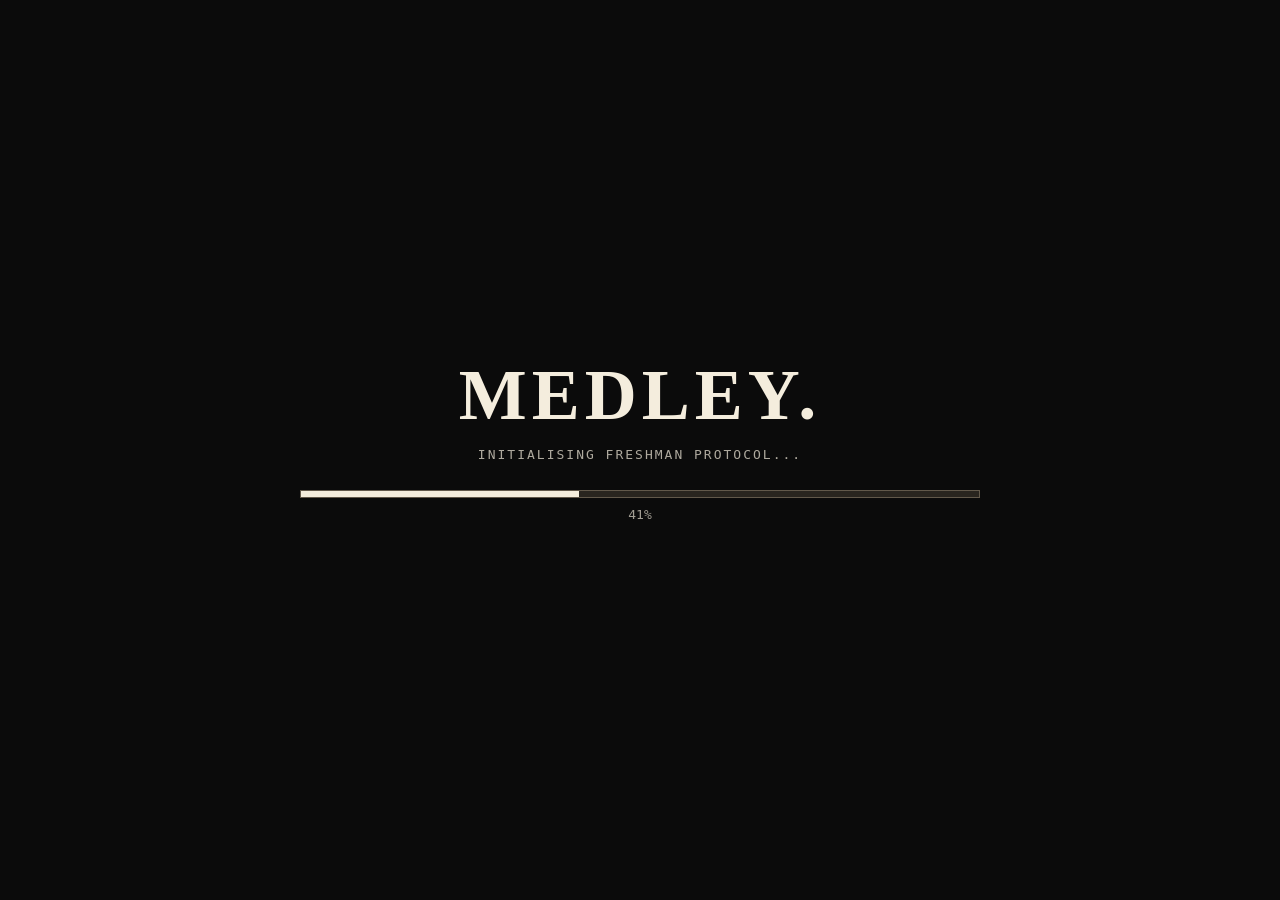
==== index.html @ 727d4332 "Rename Medley.html to index.html" ====
<!DOCTYPE html>
<html lang="en">
<head>
<meta charset="UTF-8">
<meta name="viewport" content="width=device-width, initial-scale=1.0">
<title>MEDLEY // 404</title>
<style>
*{box-sizing:border-box}
body{margin:0;min-height:100vh;background:#0b0b0b;color:#f4eddd;font-family:Georgia,serif;display:flex;justify-content:center;align-items:center;padding:24px}
.card{width:min(680px,100%);text-align:center}
.loading{font-size:clamp(38px,9vw,72px);font-weight:bold;letter-spacing:5px;margin-bottom:10px}
.sub{font-family:monospace;letter-spacing:2px;opacity:.7;margin-bottom:28px}
.progress-wrap{height:8px;background:#29251f;border:1px solid #62594b;overflow:hidden}
.progress{height:100%;width:0;background:#f4eddd;transition:width .12s}
.percent{font:13px monospace;opacity:.65;margin:9px 0 25px}
#reveal{display:none;animation:in 1s ease forwards}
img{width:min(390px,88%);max-height:48vh;object-fit:contain;filter:saturate(.9);margin:8px auto 20px}
.error{font:700 clamp(30px,8vw,58px) monospace;letter-spacing:3px}
.message{font:18px monospace;line-height:1.8;margin:20px auto;max-width:600px}
.stamp{display:inline-block;border:2px solid #f4eddd;padding:10px 18px;letter-spacing:2px;font:bold 13px monospace;transform:rotate(-2deg)}
@keyframes in{from{opacity:0;transform:translateY(15px)}to{opacity:1;transform:none}}
</style>
</head>
<body>
<div class="card">
<div id="loading">
<div class="loading">MEDLEY<span id="dots">.</span></div>
<div class="sub">INITIALISING FRESHMAN PROTOCOL...</div>
<div class="progress-wrap"><div class="progress" id="bar"></div></div>
<div class="percent" id="pct">0%</div>
</div>
<div id="reveal">
<img src="[data-uri]" alt="404 error illustration">
<div class="error">404 ERROR</div>
<div class="message">
<b>MEDLEY LOADING...</b><br><br>
Initialising freshman protocol...<br>
Calibrating chaos...<br>
Detecting suspicious activity...<br>
Searching for responsible researchers...<br><br>
<b>0 responsible researchers found.</b>
</div>
<div class="stamp">THE CRIMINALS ARE AT WORK IN THE LAB.</div>
</div>
</div>
<script>
let p=0;
const bar=document.getElementById('bar'),pct=document.getElementById('pct');
const dots=document.getElementById('dots');
let d=1;
setInterval(()=>{d=d%3+1;dots.textContent='.'.repeat(d)},350);
const timer=setInterval(()=>{
 p+=Math.floor(Math.random()*5)+2;
 if(p>=100){p=100;clearInterval(timer);setTimeout(()=>{
 document.getElementById('loading').style.display='none';
 document.getElementById('reveal').style.display='block';
 },600)}
 bar.style.width=p+'%';pct.textContent=p+'%';
},120);
</script>
</body>
</html>
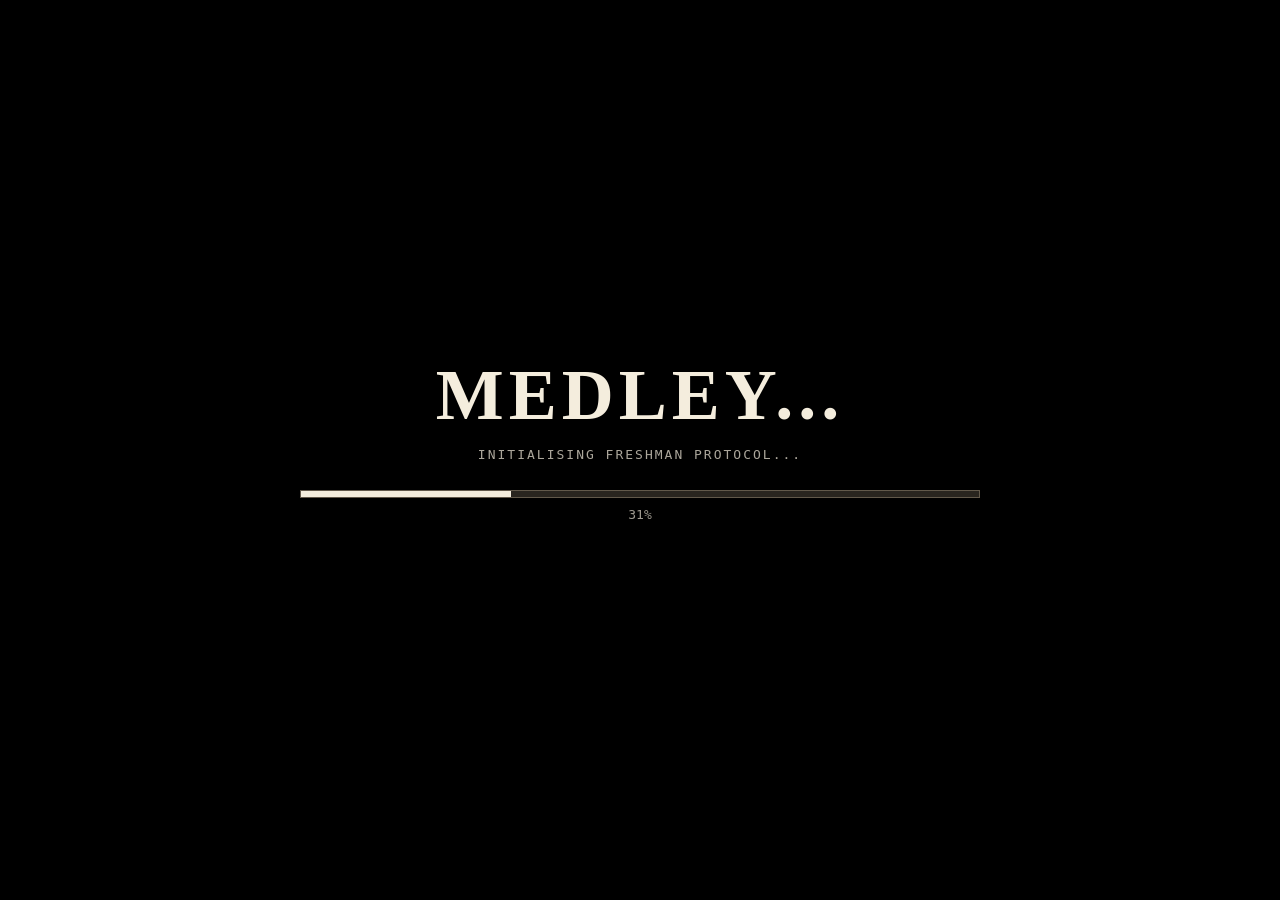
==== commit 7c9c6e0b: "Update index.html" ====
--- a/index.html
+++ b/index.html
@@ -6,7 +6,7 @@
 <title>MEDLEY // 404</title>
 <style>
 *{box-sizing:border-box}
-body{margin:0;min-height:100vh;background:#0b0b0b;color:#f4eddd;font-family:Georgia,serif;display:flex;justify-content:center;align-items:center;padding:24px}
+body{margin:0;min-height:100vh;background:#000000;color:#f4eddd;font-family:Georgia,serif;display:flex;justify-content:center;align-items:center;padding:24px}
 .card{width:min(680px,100%);text-align:center}
 .loading{font-size:clamp(38px,9vw,72px);font-weight:bold;letter-spacing:5px;margin-bottom:10px}
 .sub{font-family:monospace;letter-spacing:2px;opacity:.7;margin-bottom:28px}
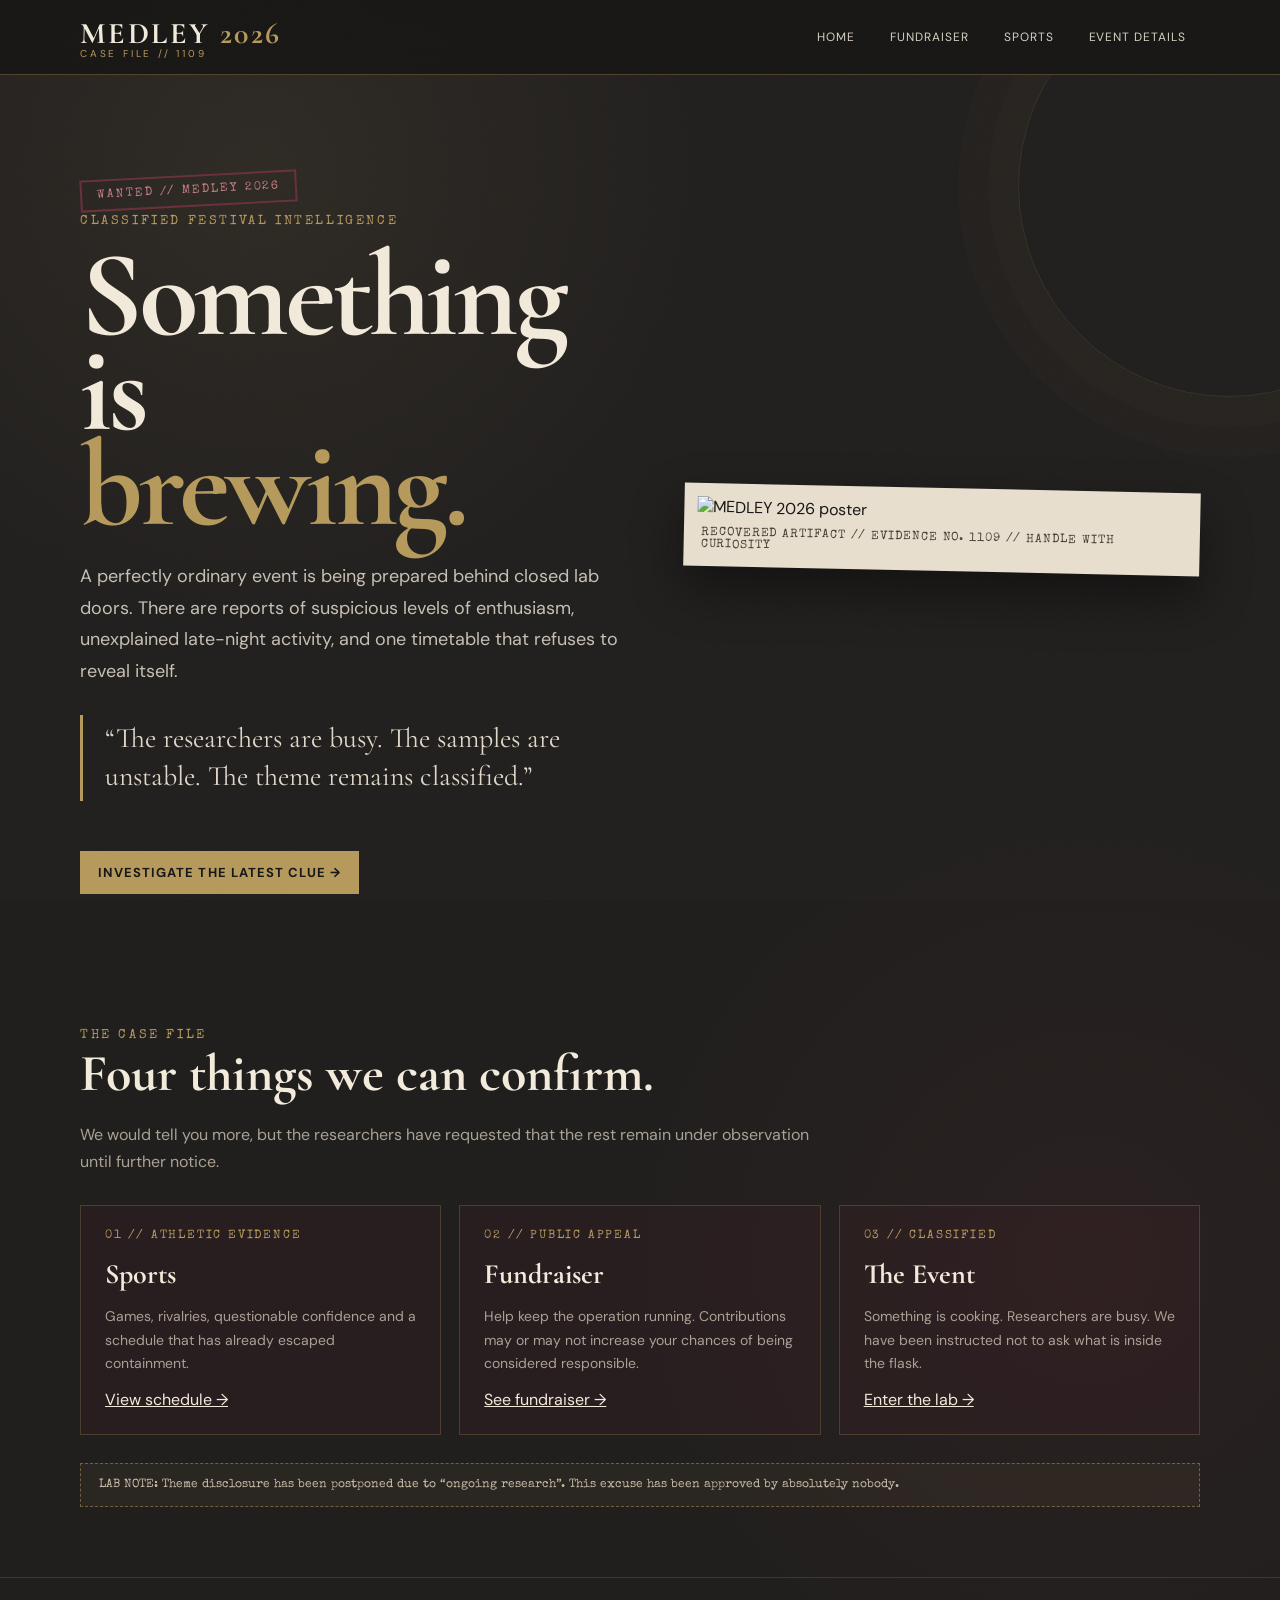
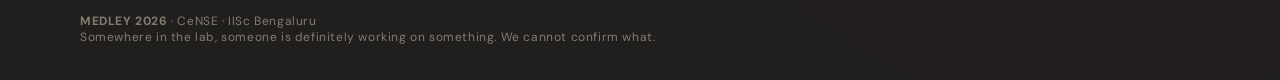
==== commit 3cbac6d3: "Add files via upload" ====
--- a/index.html
+++ b/index.html
@@ -1,62 +1 @@
-<!DOCTYPE html>
-<html lang="en">
-<head>
-<meta charset="UTF-8">
-<meta name="viewport" content="width=device-width, initial-scale=1.0">
-<title>MEDLEY // 404</title>
-<style>
-*{box-sizing:border-box}
-body{margin:0;min-height:100vh;background:#000000;color:#f4eddd;font-family:Georgia,serif;display:flex;justify-content:center;align-items:center;padding:24px}
-.card{width:min(680px,100%);text-align:center}
-.loading{font-size:clamp(38px,9vw,72px);font-weight:bold;letter-spacing:5px;margin-bottom:10px}
-.sub{font-family:monospace;letter-spacing:2px;opacity:.7;margin-bottom:28px}
-.progress-wrap{height:8px;background:#29251f;border:1px solid #62594b;overflow:hidden}
-.progress{height:100%;width:0;background:#f4eddd;transition:width .12s}
-.percent{font:13px monospace;opacity:.65;margin:9px 0 25px}
-#reveal{display:none;animation:in 1s ease forwards}
-img{width:min(390px,88%);max-height:48vh;object-fit:contain;filter:saturate(.9);margin:8px auto 20px}
-.error{font:700 clamp(30px,8vw,58px) monospace;letter-spacing:3px}
-.message{font:18px monospace;line-height:1.8;margin:20px auto;max-width:600px}
-.stamp{display:inline-block;border:2px solid #f4eddd;padding:10px 18px;letter-spacing:2px;font:bold 13px monospace;transform:rotate(-2deg)}
-@keyframes in{from{opacity:0;transform:translateY(15px)}to{opacity:1;transform:none}}
-</style>
-</head>
-<body>
-<div class="card">
-<div id="loading">
-<div class="loading">MEDLEY<span id="dots">.</span></div>
-<div class="sub">INITIALISING FRESHMAN PROTOCOL...</div>
-<div class="progress-wrap"><div class="progress" id="bar"></div></div>
-<div class="percent" id="pct">0%</div>
-</div>
-<div id="reveal">
-<img src="[data-uri]" alt="404 error illustration">
-<div class="error">404 ERROR</div>
-<div class="message">
-<b>MEDLEY LOADING...</b><br><br>
-Initialising freshman protocol...<br>
-Calibrating chaos...<br>
-Detecting suspicious activity...<br>
-Searching for responsible researchers...<br><br>
-<b>0 responsible researchers found.</b>
-</div>
-<div class="stamp">THE CRIMINALS ARE AT WORK IN THE LAB.</div>
-</div>
-</div>
-<script>
-let p=0;
-const bar=document.getElementById('bar'),pct=document.getElementById('pct');
-const dots=document.getElementById('dots');
-let d=1;
-setInterval(()=>{d=d%3+1;dots.textContent='.'.repeat(d)},350);
-const timer=setInterval(()=>{
- p+=Math.floor(Math.random()*5)+2;
- if(p>=100){p=100;clearInterval(timer);setTimeout(()=>{
- document.getElementById('loading').style.display='none';
- document.getElementById('reveal').style.display='block';
- },600)}
- bar.style.width=p+'%';pct.textContent=p+'%';
-},120);
-</script>
-</body>
-</html>
+<!doctype html><html><head><meta charset="utf-8"><meta name="viewport" content="width=device-width,initial-scale=1"><title>MEDLEY 2026 — Classified</title><link rel="stylesheet" href="style.css"></head><body><nav><div class="container navin"><a class="brand" href="index.html">MEDLEY <span style="color:#b69a5c">2026</span><small>CASE FILE // 1109</small></a><div class="links"><a href="index.html">Home</a><a href="donate.html">Fundraiser</a><a href="sports.html">Sports</a><a href="events.html">Event Details</a></div></div></nav><header class="hero"><div class="container grid"><div><div class="stamp">WANTED // MEDLEY 2026</div><div class="kicker">CLASSIFIED FESTIVAL INTELLIGENCE</div><h1>Something is<br><span>brewing.</span></h1><p class="lead">A perfectly ordinary event is being prepared behind closed lab doors. There are reports of suspicious levels of enthusiasm, unexplained late-night activity, and one timetable that refuses to reveal itself.</p><div class="manifesto">“The researchers are busy. The samples are unstable. The theme remains classified.”</div><a class="btn" href="events.html">Investigate the latest clue →</a></div><div class="classified"><img src="assets/medley-classified.png" alt="MEDLEY 2026 poster"><div class="caption">RECOVERED ARTIFACT // EVIDENCE NO. 1109 // HANDLE WITH CURIOSITY</div></div></div></header><section class="section"><div class="container"><div class="kicker">THE CASE FILE</div><h2 class="section-title">Four things we can confirm.</h2><p class="sub">We would tell you more, but the researchers have requested that the rest remain under observation until further notice.</p><div class="cards"><div class="mini"><div class="num">01 // ATHLETIC EVIDENCE</div><h3>Sports</h3><p>Games, rivalries, questionable confidence and a schedule that has already escaped containment.</p><a href="sports.html">View schedule →</a></div><div class="mini"><div class="num">02 // PUBLIC APPEAL</div><h3>Fundraiser</h3><p>Help keep the operation running. Contributions may or may not increase your chances of being considered responsible.</p><a href="donate.html">See fundraiser →</a></div><div class="mini"><div class="num">03 // CLASSIFIED</div><h3>The Event</h3><p>Something is cooking. Researchers are busy. We have been instructed not to ask what is inside the flask.</p><a href="events.html">Enter the lab →</a></div></div><div class="notice" style="margin-top:28px">LAB NOTE: Theme disclosure has been postponed due to “ongoing research”. This excuse has been approved by absolutely nobody.</div></div></section><footer><div class="container"><strong>MEDLEY 2026</strong> · CeNSE · IISc Bengaluru<br><span>Somewhere in the lab, someone is definitely working on something. We cannot confirm what.</span></div></footer></body></html>
--- a/style.css
+++ b/style.css
@@ -0,0 +1,27 @@
+@import url('https://fonts.googleapis.com/css2?family=Cormorant+Garamond:wght@500;600;700&family=DM+Sans:wght@400;500;600;700&family=Special+Elite&display=swap');
+:root{--ink:#171615;--charcoal:#211f1e;--paper:#e8dfcf;--wine:#4a2027;--wine2:#6a3038;--gold:#b69a5c;--cream:#f2eadb;--shadow:rgba(0,0,0,.32)}
+*{box-sizing:border-box}html{scroll-behavior:smooth}
+body{margin:0;background:radial-gradient(circle at 20% 10%,rgba(182,154,92,.09),transparent 25%),radial-gradient(circle at 85% 75%,rgba(106,48,56,.12),transparent 28%),var(--charcoal);color:var(--cream);font-family:"DM Sans",Arial,sans-serif}
+body:before{content:"";position:fixed;inset:0;pointer-events:none;opacity:.055;background-image:url("data:image/svg+xml,%3Csvg xmlns='http://www.w3.org/2000/svg' width='180' height='180'%3E%3Cfilter id='n'%3E%3CfeTurbulence type='fractalNoise' baseFrequency='.75' numOctaves='3' stitchTiles='stitch'/%3E%3C/filter%3E%3Crect width='100%25' height='100%25' filter='url(%23n)' opacity='.5'/%3E%3C/svg%3E");z-index:20}
+a{color:inherit}.container{width:min(1120px,92%);margin:auto}
+nav{position:sticky;top:0;z-index:10;backdrop-filter:blur(12px);background:rgba(23,22,21,.92);border-bottom:1px solid rgba(182,154,92,.35)}
+.navin{min-height:74px;display:flex;align-items:center;justify-content:space-between;gap:24px}
+.brand{font-family:"Cormorant Garamond",serif;font-size:30px;font-weight:700;letter-spacing:.08em;text-decoration:none}.brand small{display:block;font:10px "DM Sans";letter-spacing:.28em;color:var(--gold);margin-top:-5px}
+.links{display:flex;gap:7px;flex-wrap:wrap;justify-content:flex-end}.links a{text-decoration:none;font-size:12px;letter-spacing:.08em;text-transform:uppercase;padding:10px 13px;border:1px solid transparent;color:#d8d0c2}.links a:hover{border-color:var(--gold);color:#fff;background:rgba(182,154,92,.08)}
+.hero{padding:90px 0 65px;position:relative;overflow:hidden}.hero:after{content:"";position:absolute;width:420px;height:420px;border:1px solid rgba(182,154,92,.15);border-radius:50%;right:-160px;top:-100px;box-shadow:0 0 0 30px rgba(182,154,92,.025),0 0 0 60px rgba(182,154,92,.018)}
+.kicker{font-family:"Special Elite",monospace;color:var(--gold);font-size:13px;letter-spacing:.2em;text-transform:uppercase}
+h1,h2,h3{font-family:"Cormorant Garamond",serif}h1{font-size:clamp(58px,10vw,122px);line-height:.78;margin:20px 0 28px;letter-spacing:-.035em}h1 span{color:var(--gold)}
+.lead{font-size:18px;line-height:1.75;color:#c8c0b4;max-width:700px}.stamp{display:inline-block;border:2px solid var(--wine2);color:#c77f83;padding:8px 15px;font:12px "Special Elite";letter-spacing:.16em;transform:rotate(-3deg);margin:10px 0 8px}
+.grid{display:grid;grid-template-columns:1.05fr .95fr;gap:34px;align-items:center}.classified{background:var(--paper);color:var(--ink);padding:13px;transform:rotate(1.2deg);box-shadow:0 22px 50px rgba(0,0,0,.45)}.classified img{display:block;width:100%;height:auto}.caption{font:12px "Special Elite";letter-spacing:.08em;margin:10px 4px 2px;color:#4b4035}
+.section{padding:70px 0}.section-title{font-size:52px;margin:0 0 10px}.sub{color:#aaa195;line-height:1.7;max-width:760px}.cards{display:grid;grid-template-columns:repeat(3,1fr);gap:18px;margin-top:30px}
+.mini{padding:24px;border:1px solid rgba(182,154,92,.25);background:rgba(74,32,39,.18);min-height:190px}.mini .num{font:12px "Special Elite";color:var(--gold);letter-spacing:.15em}.mini h3{font-size:28px;margin:15px 0 8px}.mini p{color:#aaa195;line-height:1.65;font-size:14px}
+.btn{display:inline-flex;align-items:center;gap:8px;text-decoration:none;margin-top:22px;padding:13px 18px;background:var(--gold);color:var(--ink);font-weight:700;font-size:13px;letter-spacing:.08em;text-transform:uppercase}.btn.alt{background:transparent;color:var(--cream);border:1px solid var(--gold)}
+.manifesto{border-left:3px solid var(--gold);padding:5px 0 5px 22px;margin:28px 0;font-family:"Cormorant Garamond";font-size:28px;line-height:1.35;color:#e2d8c9}
+.notice{padding:15px 18px;border:1px dashed rgba(182,154,92,.5);background:rgba(182,154,92,.06);font:12px "Special Elite";color:#c8bda9}
+footer{border-top:1px solid rgba(232,223,207,.12);padding:35px 0;color:#847c70;font-size:12px;letter-spacing:.05em}
+.tablewrap{overflow:auto;margin-top:25px}table{width:100%;border-collapse:collapse;min-width:850px;background:rgba(232,223,207,.04)}th,td{padding:14px 12px;border:1px solid rgba(232,223,207,.14);text-align:left;font-size:13px;vertical-align:top}th{background:var(--wine);color:#eee1d2;text-transform:uppercase;letter-spacing:.08em;font-size:11px}tr:nth-child(even){background:rgba(232,223,207,.025)}.done{color:#b9c99b;font-weight:700}.note{font-size:12px;color:#9c9387;font-style:italic;margin-top:15px}
+.posterhero{display:grid;grid-template-columns:1fr 1fr;gap:35px;align-items:center}.posterframe{background:var(--paper);padding:14px;box-shadow:0 20px 50px rgba(0,0,0,.45)}.posterframe img{width:100%;display:block}
+.eventbox{min-height:520px;display:flex;align-items:center;justify-content:center;text-align:center;border:1px solid rgba(182,154,92,.22);background:radial-gradient(circle at center,rgba(106,48,56,.24),transparent 50%);position:relative;overflow:hidden}.eventbox:before,.eventbox:after{content:"";position:absolute;border:1px solid rgba(182,154,92,.12);border-radius:50%}.eventbox:before{width:420px;height:420px}.eventbox:after{width:560px;height:560px}
+.loader{position:relative;z-index:2}.loader .big{font-family:"Special Elite";font-size:clamp(54px,8vw,100px);letter-spacing:.08em;color:var(--gold)}.loader .line{font-family:"Cormorant Garamond";font-size:32px;margin:10px 0}.dots{letter-spacing:8px;color:#a97077;animation:blink 1.4s infinite}@keyframes blink{50%{opacity:.25}}
+.reveal{margin-top:28px;padding:20px;border:1px dashed rgba(182,154,92,.45);background:rgba(23,22,21,.6);font-size:14px;line-height:1.7;color:#b9b0a4}
+@media(max-width:800px){.grid,.posterhero{grid-template-columns:1fr}.cards{grid-template-columns:1fr}.navin{align-items:flex-start;padding:12px 0;flex-direction:column}.links{justify-content:flex-start}h1{font-size:74px}}
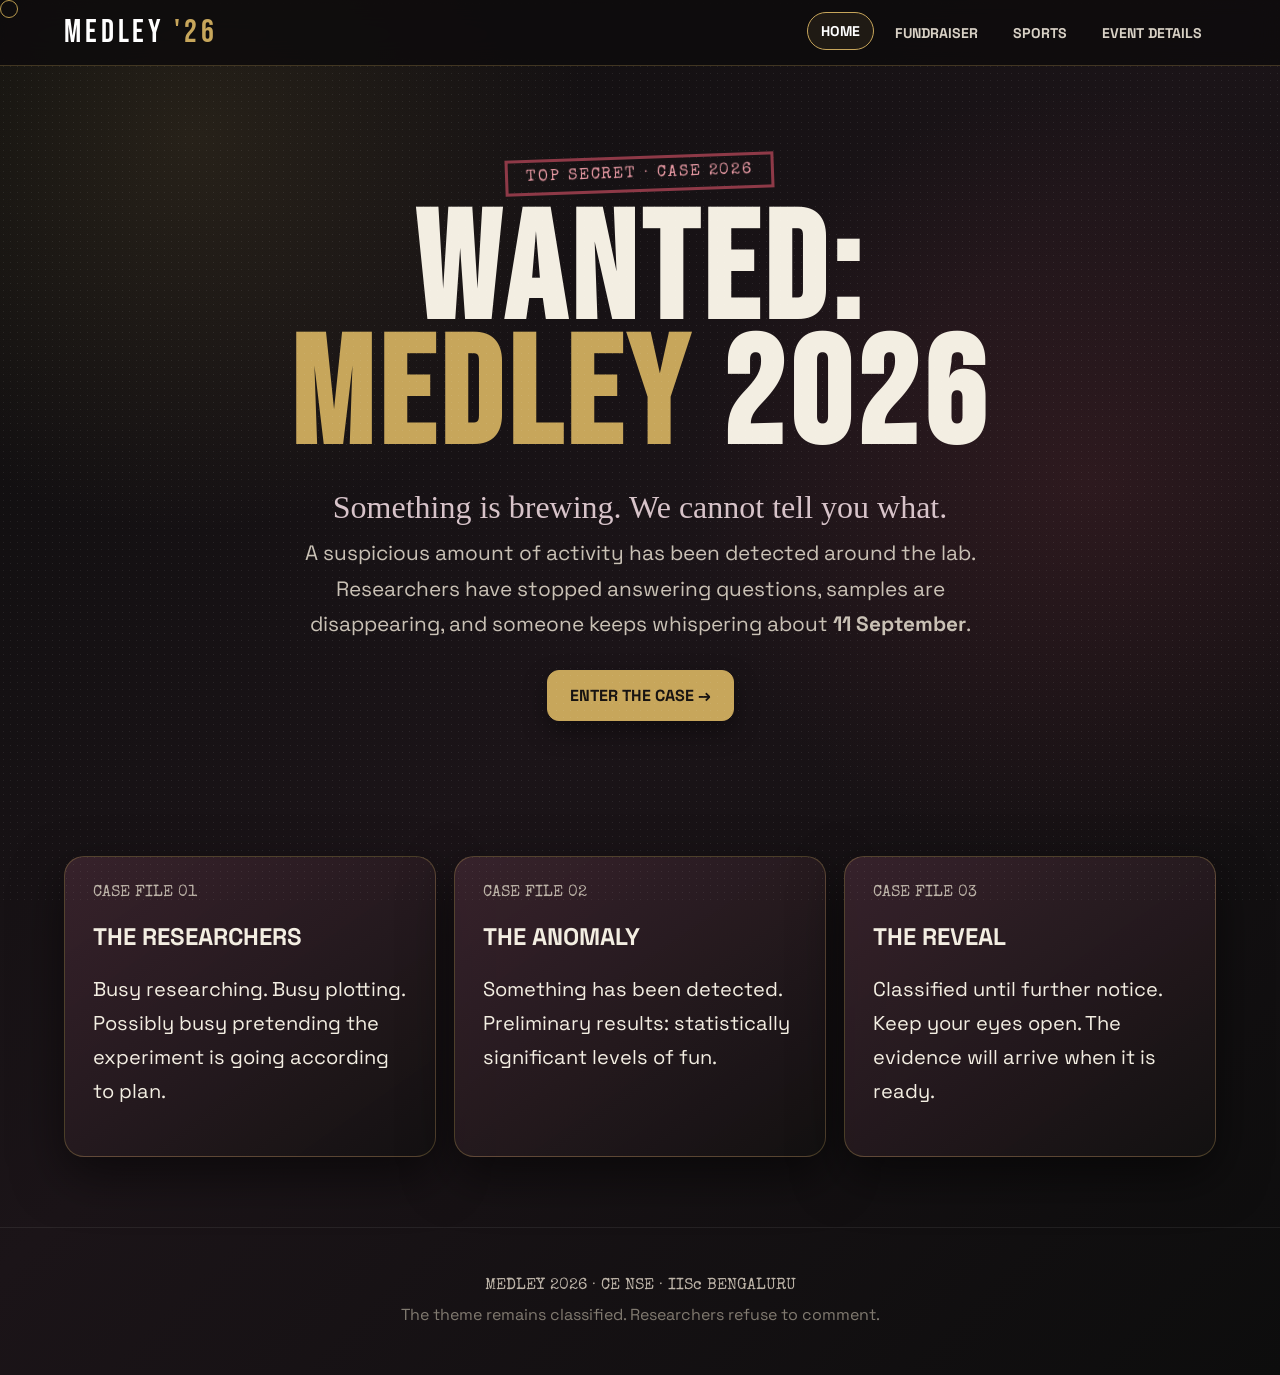
==== commit 061598a0: "Add files via upload" ====
--- a/index.html
+++ b/index.html
@@ -1 +1,18 @@
-<!doctype html><html><head><meta charset="utf-8"><meta name="viewport" content="width=device-width,initial-scale=1"><title>MEDLEY 2026 — Classified</title><link rel="stylesheet" href="style.css"></head><body><nav><div class="container navin"><a class="brand" href="index.html">MEDLEY <span style="color:#b69a5c">2026</span><small>CASE FILE // 1109</small></a><div class="links"><a href="index.html">Home</a><a href="donate.html">Fundraiser</a><a href="sports.html">Sports</a><a href="events.html">Event Details</a></div></div></nav><header class="hero"><div class="container grid"><div><div class="stamp">WANTED // MEDLEY 2026</div><div class="kicker">CLASSIFIED FESTIVAL INTELLIGENCE</div><h1>Something is<br><span>brewing.</span></h1><p class="lead">A perfectly ordinary event is being prepared behind closed lab doors. There are reports of suspicious levels of enthusiasm, unexplained late-night activity, and one timetable that refuses to reveal itself.</p><div class="manifesto">“The researchers are busy. The samples are unstable. The theme remains classified.”</div><a class="btn" href="events.html">Investigate the latest clue →</a></div><div class="classified"><img src="assets/medley-classified.png" alt="MEDLEY 2026 poster"><div class="caption">RECOVERED ARTIFACT // EVIDENCE NO. 1109 // HANDLE WITH CURIOSITY</div></div></div></header><section class="section"><div class="container"><div class="kicker">THE CASE FILE</div><h2 class="section-title">Four things we can confirm.</h2><p class="sub">We would tell you more, but the researchers have requested that the rest remain under observation until further notice.</p><div class="cards"><div class="mini"><div class="num">01 // ATHLETIC EVIDENCE</div><h3>Sports</h3><p>Games, rivalries, questionable confidence and a schedule that has already escaped containment.</p><a href="sports.html">View schedule →</a></div><div class="mini"><div class="num">02 // PUBLIC APPEAL</div><h3>Fundraiser</h3><p>Help keep the operation running. Contributions may or may not increase your chances of being considered responsible.</p><a href="donate.html">See fundraiser →</a></div><div class="mini"><div class="num">03 // CLASSIFIED</div><h3>The Event</h3><p>Something is cooking. Researchers are busy. We have been instructed not to ask what is inside the flask.</p><a href="events.html">Enter the lab →</a></div></div><div class="notice" style="margin-top:28px">LAB NOTE: Theme disclosure has been postponed due to “ongoing research”. This excuse has been approved by absolutely nobody.</div></div></section><footer><div class="container"><strong>MEDLEY 2026</strong> · CeNSE · IISc Bengaluru<br><span>Somewhere in the lab, someone is definitely working on something. We cannot confirm what.</span></div></footer></body></html>+<!doctype html><html lang="en"><head><meta charset="utf-8"><meta name="viewport" content="width=device-width,initial-scale=1">
+<title>Home — MEDLEY 2026</title><link rel="stylesheet" href="style.css"></head><body>
+<div class="cursor"></div><nav class="nav"><a class="brand" href="index.html">MEDLEY <span>'26</span></a><div class="navlinks"><a class="active" href="index.html">HOME</a><a class="" href="donate.html">FUNDRAISER</a><a class="" href="sports.html">SPORTS</a><a class="" href="events.html">EVENT DETAILS</a></div></nav>
+
+<main class="hero"><div class="wrap reveal">
+<div class="stamp">TOP SECRET · CASE 2026</div>
+<h1>WANTED:<br><em>MEDLEY</em> 2026</h1>
+<div class="kicker">Something is brewing. We cannot tell you what.</div>
+<p class="lead">A suspicious amount of activity has been detected around the lab. Researchers have stopped answering questions, samples are disappearing, and someone keeps whispering about <b>11 September</b>.</p>
+<a class="btn" href="events.html">ENTER THE CASE →</a>
+</div></main>
+<section class="section"><div class="wrap grid">
+<div class="card reveal"><div class="mono">CASE FILE 01</div><h2>THE RESEARCHERS</h2><p class="big">Busy researching. Busy plotting. Possibly busy pretending the experiment is going according to plan.</p></div>
+<div class="card reveal"><div class="mono">CASE FILE 02</div><h2>THE ANOMALY</h2><p class="big">Something has been detected. Preliminary results: statistically significant levels of fun.</p></div>
+<div class="card reveal"><div class="mono">CASE FILE 03</div><h2>THE REVEAL</h2><p class="big">Classified until further notice. Keep your eyes open. The evidence will arrive when it is ready.</p></div>
+</div></section>
+<footer><div class="mono">MEDLEY 2026 · CE NSE · IISc BENGALURU</div><div style="margin-top:10px">The theme remains classified. Researchers refuse to comment.</div></footer>
+<script src="script.js"></script></body></html>
--- a/style.css
+++ b/style.css
@@ -1,27 +1,75 @@
-@import url('https://fonts.googleapis.com/css2?family=Cormorant+Garamond:wght@500;600;700&family=DM+Sans:wght@400;500;600;700&family=Special+Elite&display=swap');
-:root{--ink:#171615;--charcoal:#211f1e;--paper:#e8dfcf;--wine:#4a2027;--wine2:#6a3038;--gold:#b69a5c;--cream:#f2eadb;--shadow:rgba(0,0,0,.32)}
-*{box-sizing:border-box}html{scroll-behavior:smooth}
-body{margin:0;background:radial-gradient(circle at 20% 10%,rgba(182,154,92,.09),transparent 25%),radial-gradient(circle at 85% 75%,rgba(106,48,56,.12),transparent 28%),var(--charcoal);color:var(--cream);font-family:"DM Sans",Arial,sans-serif}
-body:before{content:"";position:fixed;inset:0;pointer-events:none;opacity:.055;background-image:url("data:image/svg+xml,%3Csvg xmlns='http://www.w3.org/2000/svg' width='180' height='180'%3E%3Cfilter id='n'%3E%3CfeTurbulence type='fractalNoise' baseFrequency='.75' numOctaves='3' stitchTiles='stitch'/%3E%3C/filter%3E%3Crect width='100%25' height='100%25' filter='url(%23n)' opacity='.5'/%3E%3C/svg%3E");z-index:20}
-a{color:inherit}.container{width:min(1120px,92%);margin:auto}
-nav{position:sticky;top:0;z-index:10;backdrop-filter:blur(12px);background:rgba(23,22,21,.92);border-bottom:1px solid rgba(182,154,92,.35)}
-.navin{min-height:74px;display:flex;align-items:center;justify-content:space-between;gap:24px}
-.brand{font-family:"Cormorant Garamond",serif;font-size:30px;font-weight:700;letter-spacing:.08em;text-decoration:none}.brand small{display:block;font:10px "DM Sans";letter-spacing:.28em;color:var(--gold);margin-top:-5px}
-.links{display:flex;gap:7px;flex-wrap:wrap;justify-content:flex-end}.links a{text-decoration:none;font-size:12px;letter-spacing:.08em;text-transform:uppercase;padding:10px 13px;border:1px solid transparent;color:#d8d0c2}.links a:hover{border-color:var(--gold);color:#fff;background:rgba(182,154,92,.08)}
-.hero{padding:90px 0 65px;position:relative;overflow:hidden}.hero:after{content:"";position:absolute;width:420px;height:420px;border:1px solid rgba(182,154,92,.15);border-radius:50%;right:-160px;top:-100px;box-shadow:0 0 0 30px rgba(182,154,92,.025),0 0 0 60px rgba(182,154,92,.018)}
-.kicker{font-family:"Special Elite",monospace;color:var(--gold);font-size:13px;letter-spacing:.2em;text-transform:uppercase}
-h1,h2,h3{font-family:"Cormorant Garamond",serif}h1{font-size:clamp(58px,10vw,122px);line-height:.78;margin:20px 0 28px;letter-spacing:-.035em}h1 span{color:var(--gold)}
-.lead{font-size:18px;line-height:1.75;color:#c8c0b4;max-width:700px}.stamp{display:inline-block;border:2px solid var(--wine2);color:#c77f83;padding:8px 15px;font:12px "Special Elite";letter-spacing:.16em;transform:rotate(-3deg);margin:10px 0 8px}
-.grid{display:grid;grid-template-columns:1.05fr .95fr;gap:34px;align-items:center}.classified{background:var(--paper);color:var(--ink);padding:13px;transform:rotate(1.2deg);box-shadow:0 22px 50px rgba(0,0,0,.45)}.classified img{display:block;width:100%;height:auto}.caption{font:12px "Special Elite";letter-spacing:.08em;margin:10px 4px 2px;color:#4b4035}
-.section{padding:70px 0}.section-title{font-size:52px;margin:0 0 10px}.sub{color:#aaa195;line-height:1.7;max-width:760px}.cards{display:grid;grid-template-columns:repeat(3,1fr);gap:18px;margin-top:30px}
-.mini{padding:24px;border:1px solid rgba(182,154,92,.25);background:rgba(74,32,39,.18);min-height:190px}.mini .num{font:12px "Special Elite";color:var(--gold);letter-spacing:.15em}.mini h3{font-size:28px;margin:15px 0 8px}.mini p{color:#aaa195;line-height:1.65;font-size:14px}
-.btn{display:inline-flex;align-items:center;gap:8px;text-decoration:none;margin-top:22px;padding:13px 18px;background:var(--gold);color:var(--ink);font-weight:700;font-size:13px;letter-spacing:.08em;text-transform:uppercase}.btn.alt{background:transparent;color:var(--cream);border:1px solid var(--gold)}
-.manifesto{border-left:3px solid var(--gold);padding:5px 0 5px 22px;margin:28px 0;font-family:"Cormorant Garamond";font-size:28px;line-height:1.35;color:#e2d8c9}
-.notice{padding:15px 18px;border:1px dashed rgba(182,154,92,.5);background:rgba(182,154,92,.06);font:12px "Special Elite";color:#c8bda9}
-footer{border-top:1px solid rgba(232,223,207,.12);padding:35px 0;color:#847c70;font-size:12px;letter-spacing:.05em}
-.tablewrap{overflow:auto;margin-top:25px}table{width:100%;border-collapse:collapse;min-width:850px;background:rgba(232,223,207,.04)}th,td{padding:14px 12px;border:1px solid rgba(232,223,207,.14);text-align:left;font-size:13px;vertical-align:top}th{background:var(--wine);color:#eee1d2;text-transform:uppercase;letter-spacing:.08em;font-size:11px}tr:nth-child(even){background:rgba(232,223,207,.025)}.done{color:#b9c99b;font-weight:700}.note{font-size:12px;color:#9c9387;font-style:italic;margin-top:15px}
-.posterhero{display:grid;grid-template-columns:1fr 1fr;gap:35px;align-items:center}.posterframe{background:var(--paper);padding:14px;box-shadow:0 20px 50px rgba(0,0,0,.45)}.posterframe img{width:100%;display:block}
-.eventbox{min-height:520px;display:flex;align-items:center;justify-content:center;text-align:center;border:1px solid rgba(182,154,92,.22);background:radial-gradient(circle at center,rgba(106,48,56,.24),transparent 50%);position:relative;overflow:hidden}.eventbox:before,.eventbox:after{content:"";position:absolute;border:1px solid rgba(182,154,92,.12);border-radius:50%}.eventbox:before{width:420px;height:420px}.eventbox:after{width:560px;height:560px}
-.loader{position:relative;z-index:2}.loader .big{font-family:"Special Elite";font-size:clamp(54px,8vw,100px);letter-spacing:.08em;color:var(--gold)}.loader .line{font-family:"Cormorant Garamond";font-size:32px;margin:10px 0}.dots{letter-spacing:8px;color:#a97077;animation:blink 1.4s infinite}@keyframes blink{50%{opacity:.25}}
-.reveal{margin-top:28px;padding:20px;border:1px dashed rgba(182,154,92,.45);background:rgba(23,22,21,.6);font-size:14px;line-height:1.7;color:#b9b0a4}
-@media(max-width:800px){.grid,.posterhero{grid-template-columns:1fr}.cards{grid-template-columns:1fr}.navin{align-items:flex-start;padding:12px 0;flex-direction:column}.links{justify-content:flex-start}h1{font-size:74px}}
+
+@import url('https://fonts.googleapis.com/css2?family=Bebas+Neue&family=Permanent+Marker&family=Space+Grotesk:wght@400;500;600;700&family=Special+Elite&display=swap');
+
+:root{
+  --ink:#f3eee2;
+  --muted:#bcb4a5;
+  --paper:#e9e0cf;
+  --night:#11100f;
+  --wine:#321d29;
+  --wine2:#4a2638;
+  --gold:#c7a65b;
+  --red:#8e3947;
+  --blue:#8fa5ff;
+  --poster:#aebcf5;
+}
+*{box-sizing:border-box}
+html{scroll-behavior:smooth}
+body{
+  margin:0;background:
+  radial-gradient(circle at 15% 10%,rgba(199,166,91,.12),transparent 24%),
+  radial-gradient(circle at 85% 35%,rgba(142,57,71,.18),transparent 28%),
+  linear-gradient(135deg,#0d0d0d,#1b1418 48%,#0d0d0d);
+  color:var(--ink);font-family:"Space Grotesk",sans-serif;min-height:100vh;
+}
+body:before{
+ content:"";position:fixed;inset:0;pointer-events:none;opacity:.08;
+ background-image:radial-gradient(#fff 0.6px,transparent .6px);background-size:7px 7px;
+}
+a{color:inherit;text-decoration:none}
+.nav{
+ position:sticky;top:0;z-index:50;backdrop-filter:blur(14px);
+ background:rgba(14,12,13,.88);border-bottom:1px solid rgba(199,166,91,.28);
+ display:flex;align-items:center;justify-content:space-between;padding:13px 5vw;
+}
+.brand{font-family:"Bebas Neue";font-size:2rem;letter-spacing:.12em;color:#fff}
+.brand span{color:var(--gold)}
+.navlinks{display:flex;gap:7px;flex-wrap:wrap;justify-content:flex-end}
+.navlinks a{
+ padding:9px 13px;border:1px solid transparent;border-radius:999px;
+ font-weight:700;font-size:.88rem;color:#d8d1c5;transition:.22s;
+}
+.navlinks a:hover,.navlinks a.active{border-color:var(--gold);color:#fff;background:rgba(199,166,91,.09);transform:translateY(-2px)}
+.wrap{width:min(1160px,90vw);margin:auto}
+.hero{padding:90px 0 65px;min-height:75vh;display:grid;place-items:center;text-align:center}
+.stamp{
+ display:inline-block;border:3px solid var(--red);color:#e99aa4;padding:7px 18px;
+ font-family:"Special Elite";letter-spacing:.12em;transform:rotate(-2deg);margin-bottom:20px
+}
+h1{font-family:"Bebas Neue";font-size:clamp(4.5rem,12vw,9.5rem);line-height:.82;letter-spacing:.04em;margin:0}
+h1 em{font-style:normal;color:var(--gold)}
+.kicker{font-family:"Permanent Marker";font-size:clamp(1.3rem,3vw,2rem);color:#d7c3c9;margin:28px 0 10px}
+.lead{font-size:clamp(1.05rem,2vw,1.3rem);line-height:1.7;color:#c9c1b5;max-width:720px;margin:0 auto}
+.btn{
+ display:inline-flex;align-items:center;gap:8px;margin-top:28px;padding:14px 22px;
+ border:1px solid var(--gold);border-radius:12px;background:var(--gold);color:#171311;
+ font-weight:800;cursor:pointer;transition:.25s;box-shadow:0 10px 25px #0006
+}
+.btn:hover{transform:translateY(-4px) rotate(-1deg);box-shadow:0 16px 35px #0009}
+.section{padding:70px 0}
+.section-title{font-family:"Bebas Neue";font-size:clamp(3rem,7vw,5.5rem);letter-spacing:.04em;margin:0 0 12px}
+.section-title small{font-family:"Permanent Marker";font-size:.4em;color:var(--gold);vertical-align:middle}
+.card{
+ background:linear-gradient(145deg,rgba(64,39,50,.78),rgba(19,17,17,.86));
+ border:1px solid rgba(199,166,91,.3);border-radius:20px;padding:28px;
+ box-shadow:0 18px 50px #0008;transition:.3s
+}
+.card:hover{transform:translateY(-6px);border-color:rgba(199,166,91,.7)}
+.grid{display:grid;grid-template-columns:repeat(3,1fr);gap:18px}
+.mono{font-family:"Special Elite";color:#bdb4a8}
+.big{font-size:1.25rem;line-height:1.7}
+footer{padding:50px 0;color:#817a70;text-align:center;border-top:1px solid #ffffff12}
+.reveal{opacity:0;transform:translateY(25px);transition:.7s}
+.reveal.show{opacity:1;transform:none}
+.cursor{position:fixed;width:18px;height:18px;border:1px solid var(--gold);border-radius:50%;pointer-events:none;z-index:100;mix-blend-mode:difference;transition:transform .08s}
+@media(max-width:800px){.grid{grid-template-columns:1fr}.nav{align-items:flex-start;gap:10px}.navlinks{gap:3px}.navlinks a{font-size:.78rem;padding:7px}.hero{padding-top:65px}}
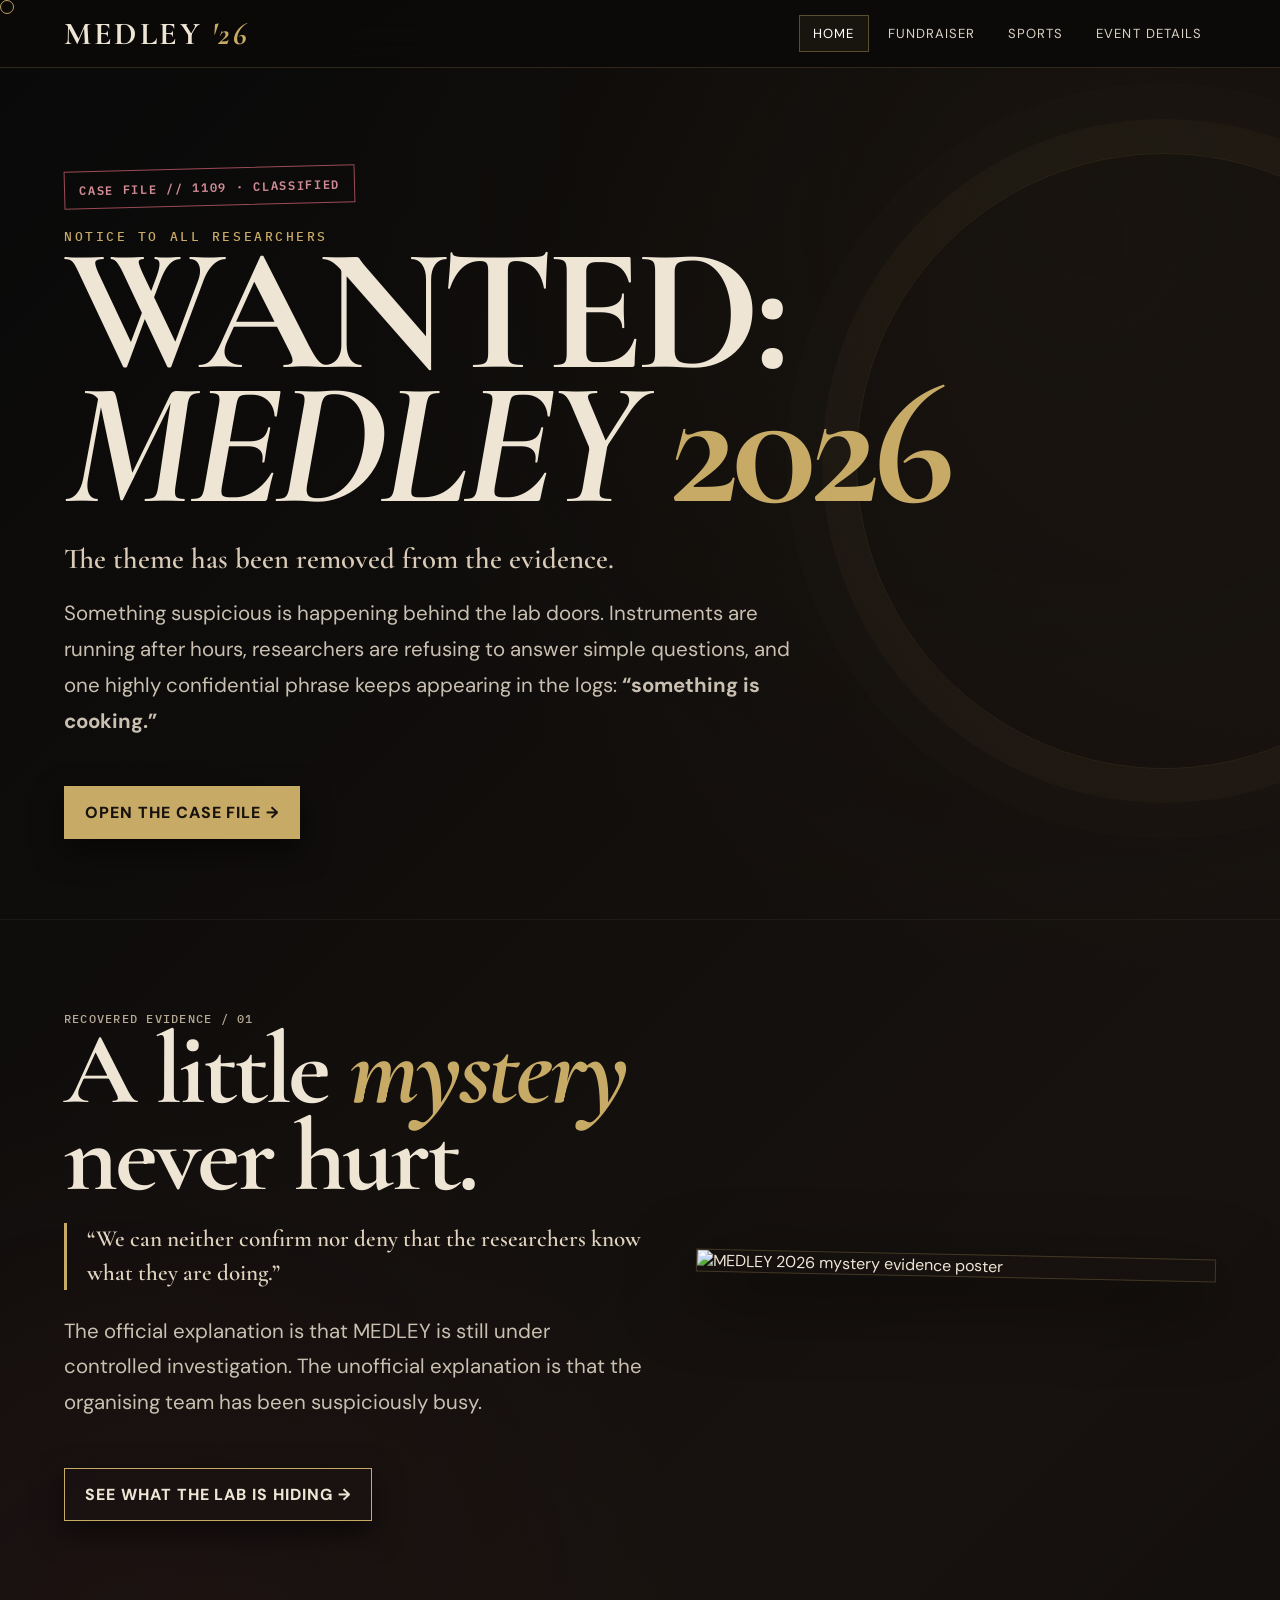
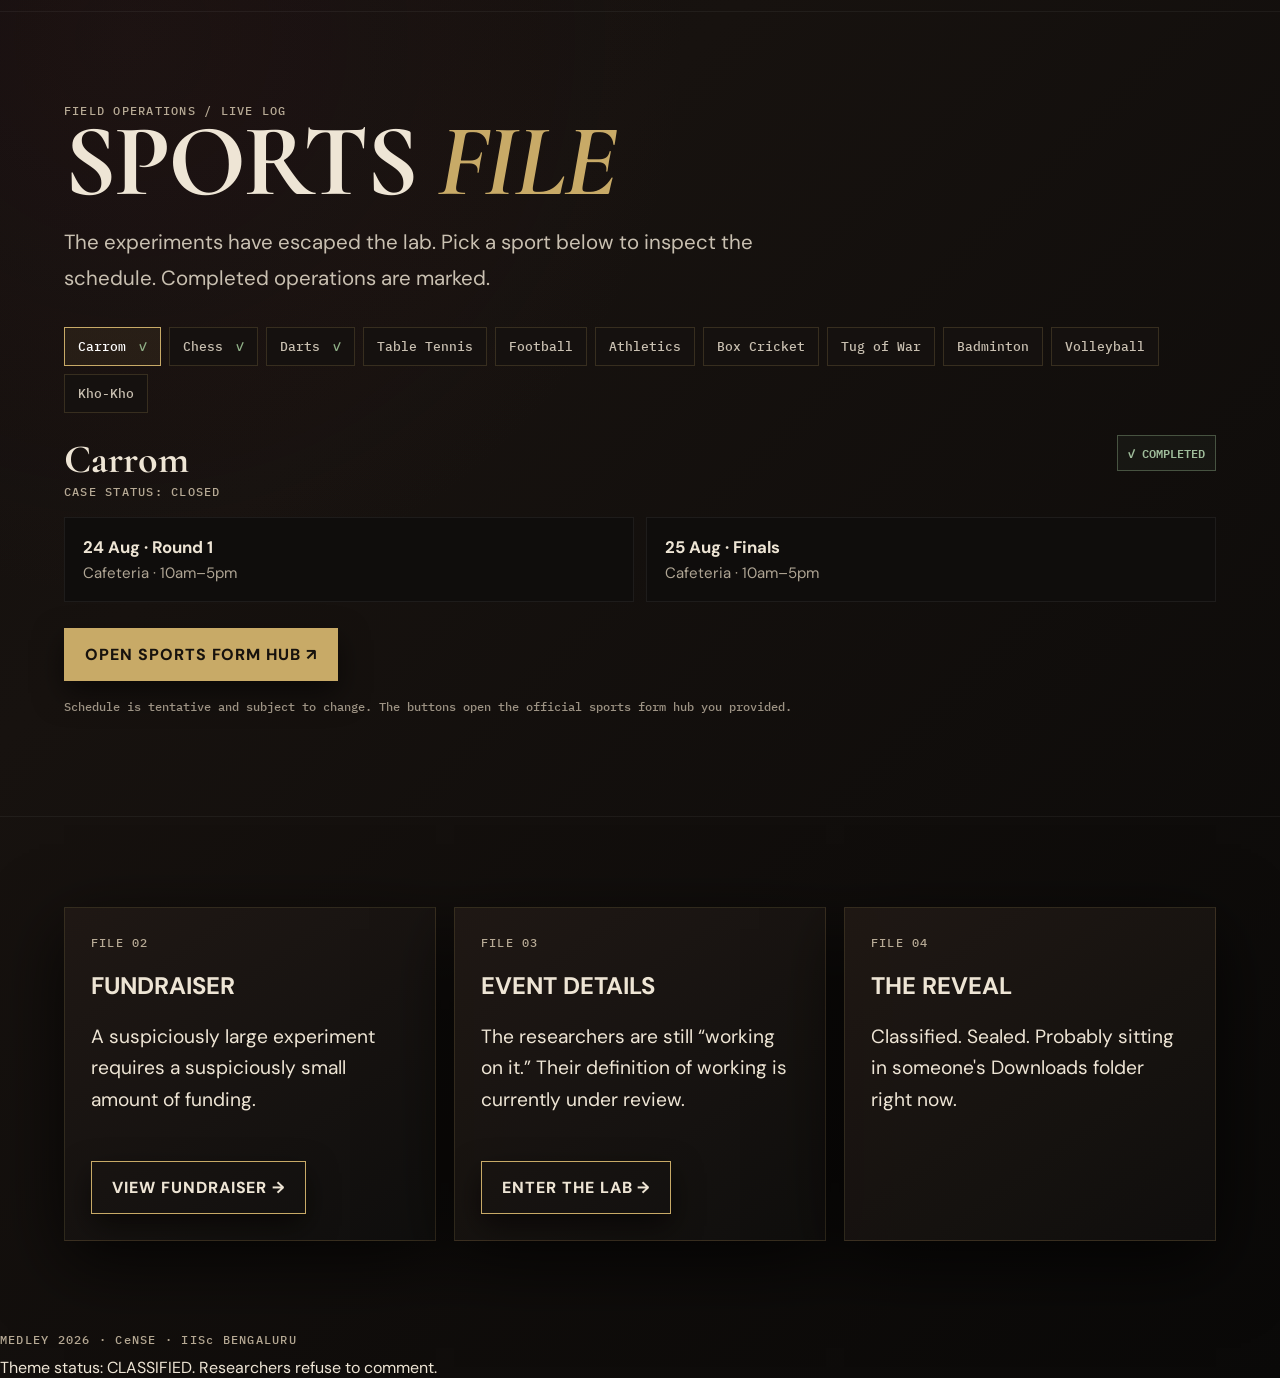
==== commit 51046cda: "Add files via upload" ====
--- a/index.html
+++ b/index.html
@@ -1,18 +1,18 @@
-<!doctype html><html lang="en"><head><meta charset="utf-8"><meta name="viewport" content="width=device-width,initial-scale=1">
-<title>Home — MEDLEY 2026</title><link rel="stylesheet" href="style.css"></head><body>
-<div class="cursor"></div><nav class="nav"><a class="brand" href="index.html">MEDLEY <span>'26</span></a><div class="navlinks"><a class="active" href="index.html">HOME</a><a class="" href="donate.html">FUNDRAISER</a><a class="" href="sports.html">SPORTS</a><a class="" href="events.html">EVENT DETAILS</a></div></nav>
-
-<main class="hero"><div class="wrap reveal">
-<div class="stamp">TOP SECRET · CASE 2026</div>
-<h1>WANTED:<br><em>MEDLEY</em> 2026</h1>
-<div class="kicker">Something is brewing. We cannot tell you what.</div>
-<p class="lead">A suspicious amount of activity has been detected around the lab. Researchers have stopped answering questions, samples are disappearing, and someone keeps whispering about <b>11 September</b>.</p>
-<a class="btn" href="events.html">ENTER THE CASE →</a>
-</div></main>
-<section class="section"><div class="wrap grid">
-<div class="card reveal"><div class="mono">CASE FILE 01</div><h2>THE RESEARCHERS</h2><p class="big">Busy researching. Busy plotting. Possibly busy pretending the experiment is going according to plan.</p></div>
-<div class="card reveal"><div class="mono">CASE FILE 02</div><h2>THE ANOMALY</h2><p class="big">Something has been detected. Preliminary results: statistically significant levels of fun.</p></div>
-<div class="card reveal"><div class="mono">CASE FILE 03</div><h2>THE REVEAL</h2><p class="big">Classified until further notice. Keep your eyes open. The evidence will arrive when it is ready.</p></div>
-</div></section>
-<footer><div class="mono">MEDLEY 2026 · CE NSE · IISc BENGALURU</div><div style="margin-top:10px">The theme remains classified. Researchers refuse to comment.</div></footer>
-<script src="script.js"></script></body></html>+<!doctype html><html lang="en"><head><meta charset="utf-8"><meta name="viewport" content="width=device-width,initial-scale=1"><title>MEDLEY '26 — Classified</title><link rel="stylesheet" href="style.css"></head><body>
+<div class="cursor"></div><nav class="nav"><a class="brand" href="index.html">MEDLEY <span>'26</span></a><div class="navlinks"><a class="active" href="index.html">HOME</a><a href="donate.html">FUNDRAISER</a><a href="sports.html">SPORTS</a><a href="events.html">EVENT DETAILS</a></div></nav>
+<main class="hero"><div class="wrap reveal"><div class="stamp">CASE FILE // 1109 · CLASSIFIED</div><div class="eyebrow">NOTICE TO ALL RESEARCHERS</div><h1>WANTED:<br><em>MEDLEY</em> <span class="gold">2026</span></h1><div class="kicker">The theme has been removed from the evidence.</div><p class="lead">Something suspicious is happening behind the lab doors. Instruments are running after hours, researchers are refusing to answer simple questions, and one highly confidential phrase keeps appearing in the logs: <b>“something is cooking.”</b></p><a class="btn" href="#sports">OPEN THE CASE FILE →</a></div></main>
+<section class="section darkline"><div class="wrap evidence"><div class="reveal"><div class="mono">RECOVERED EVIDENCE / 01</div><h2 class="section-title">A little <em>mystery</em><br>never hurt.</h2><p class="quote">“We can neither confirm nor deny that the researchers know what they are doing.”</p><p class="lead">The official explanation is that MEDLEY is still under controlled investigation. The unofficial explanation is that the organising team has been suspiciously busy.</p><a class="btn ghost" href="events.html">SEE WHAT THE LAB IS HIDING →</a></div><img class="reveal" src="assets/medley-evidence.png" alt="MEDLEY 2026 mystery evidence poster"></div></section>
+<section id="sports" class="section darkline"><div class="wrap"><div class="mono reveal">FIELD OPERATIONS / LIVE LOG</div><h2 class="section-title reveal">SPORTS <em>FILE</em></h2><p class="lead reveal">The experiments have escaped the lab. Pick a sport below to inspect the schedule. Completed operations are marked.</p><div data-tabs class="reveal"><div class="tabs"><button class="tab active">Carrom <span class="tick">✓</span></button><button class="tab">Chess <span class="tick">✓</span></button><button class="tab">Darts <span class="tick">✓</span></button><button class="tab">Table Tennis</button><button class="tab">Football</button><button class="tab">Athletics</button><button class="tab">Box Cricket</button><button class="tab">Tug of War</button><button class="tab">Badminton</button><button class="tab">Volleyball</button><button class="tab">Kho-Kho</button></div>
+<div class="sport-panel active"><div class="sport-head"><div><h3>Carrom</h3><div class="mono">CASE STATUS: CLOSED</div></div><span class="status">✓ COMPLETED</span></div><div class="schedule-list"><div class="match"><b>24 Aug · Round 1</b><span>Cafeteria · 10am–5pm</span></div><div class="match"><b>25 Aug · Finals</b><span>Cafeteria · 10am–5pm</span></div></div><a class="btn" href="https://linktr.ee/mrunalgandole1234" target="_blank" rel="noopener">OPEN SPORTS FORM HUB ↗</a></div>
+<div class="sport-panel"><div class="sport-head"><div><h3>Chess</h3><div class="mono">CASE STATUS: CLOSED</div></div><span class="status">✓ COMPLETED</span></div><div class="schedule-list"><div class="match"><b>24 Aug · Round 1</b><span>Cafeteria · 10am–5pm</span></div><div class="match"><b>25 Aug · Finals</b><span>Cafeteria · 10am–5pm</span></div></div><a class="btn" href="https://linktr.ee/mrunalgandole1234" target="_blank" rel="noopener">OPEN SPORTS FORM HUB ↗</a></div>
+<div class="sport-panel"><div class="sport-head"><div><h3>Darts</h3><div class="mono">CASE STATUS: CLOSED</div></div><span class="status">✓ COMPLETED</span></div><div class="schedule-list"><div class="match"><b>24 Aug · Qualifiers</b><span>Cafeteria · 10am–5pm</span></div><div class="match"><b>25 Aug · Finals</b><span>Cafeteria · 10am–5pm</span></div></div><a class="btn" href="https://linktr.ee/mrunalgandole1234" target="_blank" rel="noopener">OPEN SPORTS FORM HUB ↗</a></div>
+<div class="sport-panel"><div class="sport-head"><div><h3>Table Tennis</h3><div class="mono">26 Aug</div></div><span class="status pending">UPCOMING</span></div><div class="schedule-list"><div class="match"><b>26 Aug · Table Tennis</b><span>Cafeteria · 10am–5pm</span></div></div><a class="btn" href="https://linktr.ee/mrunalgandole1234" target="_blank" rel="noopener">OPEN SPORTS FORM HUB ↗</a></div>
+<div class="sport-panel"><div class="sport-head"><div><h3>Football</h3><div class="mono">27 Aug</div></div><span class="status pending">UPCOMING</span></div><div class="schedule-list"><div class="match"><b>27 Aug · Football</b><span>Main Ground · 5:30pm–7:30pm</span></div></div><a class="btn" href="https://linktr.ee/mrunalgandole1234" target="_blank" rel="noopener">OPEN SPORTS FORM HUB ↗</a></div>
+<div class="sport-panel"><div class="sport-head"><div><h3>Athletics</h3><div class="mono">30 Aug + 6 Sept</div></div><span class="status pending">UPCOMING</span></div><div class="schedule-list"><div class="match"><b>30 Aug · Track Events</b><span>Main Ground</span></div><div class="match"><b>6 Sept · Athletics</b><span>Main Ground · tentative, before 9am</span></div></div><a class="btn" href="https://linktr.ee/mrunalgandole1234" target="_blank" rel="noopener">OPEN SPORTS FORM HUB ↗</a></div>
+<div class="sport-panel"><div class="sport-head"><div><h3>Box Cricket</h3><div class="mono">31 Aug – 4 Sept</div></div><span class="status pending">UPCOMING</span></div><div class="schedule-list"><div class="match"><b>31 Aug–3 Sept · Days 1–4</b><span>CeNSE Backyard</span></div><div class="match"><b>4 Sept · Day 5 (Finals)</b><span>CeNSE Backyard</span></div><div class="match"><b>4 Sept · Faculty vs Organizing Team</b><span>CeNSE Backyard</span></div></div><a class="btn" href="https://linktr.ee/mrunalgandole1234" target="_blank" rel="noopener">OPEN SPORTS FORM HUB ↗</a></div>
+<div class="sport-panel"><div class="sport-head"><div><h3>Tug of War</h3><div class="mono">4 Sept</div></div><span class="status pending">UPCOMING</span></div><div class="schedule-list"><div class="match"><b>4 Sept · All Matches</b><span>CeNSE Backyard</span></div></div><a class="btn" href="https://linktr.ee/mrunalgandole1234" target="_blank" rel="noopener">OPEN SPORTS FORM HUB ↗</a></div>
+<div class="sport-panel"><div class="sport-head"><div><h3>Badminton</h3><div class="mono">6–7 Sept</div></div><span class="status pending">UPCOMING</span></div><div class="schedule-list"><div class="match"><b>6 Sept · Day 1 — Singles & Doubles (Prelims)</b><span>Badminton Court · 9:30am–5:30pm</span></div><div class="match"><b>7 Sept · Day 2 — Finals</b><span>Badminton Court · 9:30am–5:30pm</span></div></div><a class="btn" href="https://linktr.ee/mrunalgandole1234" target="_blank" rel="noopener">OPEN SPORTS FORM HUB ↗</a></div>
+<div class="sport-panel"><div class="sport-head"><div><h3>Volleyball</h3><div class="mono">6 + 8 Sept</div></div><span class="status pending">UPCOMING</span></div><div class="schedule-list"><div class="match"><b>6 Sept · Qualifiers (Tentative)</b><span>KV Ground</span></div><div class="match"><b>8 Sept · Finals (Tentative)</b><span>KV Ground</span></div></div><a class="btn" href="https://linktr.ee/mrunalgandole1234" target="_blank" rel="noopener">OPEN SPORTS FORM HUB ↗</a></div>
+<div class="sport-panel"><div class="sport-head"><div><h3>Kho-Kho</h3><div class="mono">8–9 Sept</div></div><span class="status pending">UPCOMING</span></div><div class="schedule-list"><div class="match"><b>8 Sept · Day 1</b><span>KV Ground</span></div><div class="match"><b>9 Sept · Day 2 (Finals)</b><span>KV Ground</span></div></div><a class="btn" href="https://linktr.ee/mrunalgandole1234" target="_blank" rel="noopener">OPEN SPORTS FORM HUB ↗</a></div></div><p class="note">Schedule is tentative and subject to change. The buttons open the official sports form hub you provided.</p></div></section>
+<section class="section darkline"><div class="wrap grid"><div class="card reveal"><div class="mono">FILE 02</div><h2>FUNDRAISER</h2><p class="big">A suspiciously large experiment requires a suspiciously small amount of funding.</p><a class="btn ghost" href="donate.html">VIEW FUNDRAISER →</a></div><div class="card reveal"><div class="mono">FILE 03</div><h2>EVENT DETAILS</h2><p class="big">The researchers are still “working on it.” Their definition of working is currently under review.</p><a class="btn ghost" href="events.html">ENTER THE LAB →</a></div><div class="card reveal"><div class="mono">FILE 04</div><h2>THE REVEAL</h2><p class="big">Classified. Sealed. Probably sitting in someone's Downloads folder right now.</p></div></div></section>
+<footer><div class="mono">MEDLEY 2026 · CeNSE · IISc BENGALURU</div><div style="margin-top:10px">Theme status: CLASSIFIED. Researchers refuse to comment.</div></footer><script src="script.js"></script></body></html>
--- a/style.css
+++ b/style.css
@@ -1,75 +1,3 @@
-
-@import url('https://fonts.googleapis.com/css2?family=Bebas+Neue&family=Permanent+Marker&family=Space+Grotesk:wght@400;500;600;700&family=Special+Elite&display=swap');
-
-:root{
-  --ink:#f3eee2;
-  --muted:#bcb4a5;
-  --paper:#e9e0cf;
-  --night:#11100f;
-  --wine:#321d29;
-  --wine2:#4a2638;
-  --gold:#c7a65b;
-  --red:#8e3947;
-  --blue:#8fa5ff;
-  --poster:#aebcf5;
-}
-*{box-sizing:border-box}
-html{scroll-behavior:smooth}
-body{
-  margin:0;background:
-  radial-gradient(circle at 15% 10%,rgba(199,166,91,.12),transparent 24%),
-  radial-gradient(circle at 85% 35%,rgba(142,57,71,.18),transparent 28%),
-  linear-gradient(135deg,#0d0d0d,#1b1418 48%,#0d0d0d);
-  color:var(--ink);font-family:"Space Grotesk",sans-serif;min-height:100vh;
-}
-body:before{
- content:"";position:fixed;inset:0;pointer-events:none;opacity:.08;
- background-image:radial-gradient(#fff 0.6px,transparent .6px);background-size:7px 7px;
-}
-a{color:inherit;text-decoration:none}
-.nav{
- position:sticky;top:0;z-index:50;backdrop-filter:blur(14px);
- background:rgba(14,12,13,.88);border-bottom:1px solid rgba(199,166,91,.28);
- display:flex;align-items:center;justify-content:space-between;padding:13px 5vw;
-}
-.brand{font-family:"Bebas Neue";font-size:2rem;letter-spacing:.12em;color:#fff}
-.brand span{color:var(--gold)}
-.navlinks{display:flex;gap:7px;flex-wrap:wrap;justify-content:flex-end}
-.navlinks a{
- padding:9px 13px;border:1px solid transparent;border-radius:999px;
- font-weight:700;font-size:.88rem;color:#d8d1c5;transition:.22s;
-}
-.navlinks a:hover,.navlinks a.active{border-color:var(--gold);color:#fff;background:rgba(199,166,91,.09);transform:translateY(-2px)}
-.wrap{width:min(1160px,90vw);margin:auto}
-.hero{padding:90px 0 65px;min-height:75vh;display:grid;place-items:center;text-align:center}
-.stamp{
- display:inline-block;border:3px solid var(--red);color:#e99aa4;padding:7px 18px;
- font-family:"Special Elite";letter-spacing:.12em;transform:rotate(-2deg);margin-bottom:20px
-}
-h1{font-family:"Bebas Neue";font-size:clamp(4.5rem,12vw,9.5rem);line-height:.82;letter-spacing:.04em;margin:0}
-h1 em{font-style:normal;color:var(--gold)}
-.kicker{font-family:"Permanent Marker";font-size:clamp(1.3rem,3vw,2rem);color:#d7c3c9;margin:28px 0 10px}
-.lead{font-size:clamp(1.05rem,2vw,1.3rem);line-height:1.7;color:#c9c1b5;max-width:720px;margin:0 auto}
-.btn{
- display:inline-flex;align-items:center;gap:8px;margin-top:28px;padding:14px 22px;
- border:1px solid var(--gold);border-radius:12px;background:var(--gold);color:#171311;
- font-weight:800;cursor:pointer;transition:.25s;box-shadow:0 10px 25px #0006
-}
-.btn:hover{transform:translateY(-4px) rotate(-1deg);box-shadow:0 16px 35px #0009}
-.section{padding:70px 0}
-.section-title{font-family:"Bebas Neue";font-size:clamp(3rem,7vw,5.5rem);letter-spacing:.04em;margin:0 0 12px}
-.section-title small{font-family:"Permanent Marker";font-size:.4em;color:var(--gold);vertical-align:middle}
-.card{
- background:linear-gradient(145deg,rgba(64,39,50,.78),rgba(19,17,17,.86));
- border:1px solid rgba(199,166,91,.3);border-radius:20px;padding:28px;
- box-shadow:0 18px 50px #0008;transition:.3s
-}
-.card:hover{transform:translateY(-6px);border-color:rgba(199,166,91,.7)}
-.grid{display:grid;grid-template-columns:repeat(3,1fr);gap:18px}
-.mono{font-family:"Special Elite";color:#bdb4a8}
-.big{font-size:1.25rem;line-height:1.7}
-footer{padding:50px 0;color:#817a70;text-align:center;border-top:1px solid #ffffff12}
-.reveal{opacity:0;transform:translateY(25px);transition:.7s}
-.reveal.show{opacity:1;transform:none}
-.cursor{position:fixed;width:18px;height:18px;border:1px solid var(--gold);border-radius:50%;pointer-events:none;z-index:100;mix-blend-mode:difference;transition:transform .08s}
-@media(max-width:800px){.grid{grid-template-columns:1fr}.nav{align-items:flex-start;gap:10px}.navlinks{gap:3px}.navlinks a{font-size:.78rem;padding:7px}.hero{padding-top:65px}}
+@import url('https://fonts.googleapis.com/css2?family=Bebas+Neue&family=Cormorant+Garamond:ital,wght@0,600;0,700;1,600;1,700&family=DM+Sans:wght@400;500;600;700&family=IBM+Plex+Mono:wght@400;500;600&display=swap');
+:root{--bg:#0b0a09;--bg2:#15110f;--paper:#eee5d5;--muted:#b9ae9b;--gold:#c8aa67;--gold2:#e0c98c;--red:#9b4b57;--line:#c8aa6730;--card:#171311;--green:#6f8f6c;--shadow:0 22px 70px #000b}
+*{box-sizing:border-box}html{scroll-behavior:smooth}body{margin:0;background:radial-gradient(circle at 85% 8%,#3a2c1730,transparent 25%),radial-gradient(circle at 10% 55%,#54232d25,transparent 28%),linear-gradient(135deg,#090909,#17120f 55%,#0a0908);color:var(--paper);font-family:'DM Sans',sans-serif;min-height:100vh;overflow-x:hidden}body:before{content:"";position:fixed;inset:0;pointer-events:none;opacity:.055;background-image:radial-gradient(#fff .55px,transparent .55px);background-size:8px 8px;z-index:0}a{color:inherit;text-decoration:none}.nav{position:sticky;top:0;z-index:100;display:flex;align-items:center;justify-content:space-between;gap:20px;padding:14px clamp(18px,5vw,72px);background:#0b0a09e8;border-bottom:1px solid var(--line);backdrop-filter:blur(16px)}.brand{font-family:'Cormorant Garamond',serif;font-weight:700;font-size:2rem;letter-spacing:.08em;white-space:nowrap}.brand span{color:var(--gold);font-style:italic}.navlinks{display:flex;gap:5px;flex-wrap:wrap;justify-content:flex-end}.navlinks a{font-size:.82rem;letter-spacing:.08em;padding:9px 13px;border:1px solid transparent;color:#d9d0c2;transition:.2s}.navlinks a:hover,.navlinks a.active{border-color:#c8aa6760;background:#c8aa6712;color:#fff}.wrap{width:min(1180px,90vw);margin:auto;position:relative;z-index:1}.hero{min-height:88vh;display:grid;align-items:center;padding:100px 0 80px;position:relative}.hero:after{content:"";position:absolute;right:-15vw;top:10%;width:48vw;height:48vw;border:1px solid #c8aa671c;border-radius:50%;box-shadow:0 0 0 34px #c8aa6708,0 0 0 70px #c8aa6704;pointer-events:none}.stamp{display:inline-block;border:1px solid var(--red);color:#d28c96;padding:8px 14px;font:600 .76rem 'IBM Plex Mono',monospace;letter-spacing:.14em;transform:rotate(-1.5deg);margin-bottom:22px}.eyebrow{font:500 .8rem 'IBM Plex Mono',monospace;color:var(--gold);letter-spacing:.2em;text-transform:uppercase}.hero h1{font:700 clamp(5rem,14vw,11rem)/.76 'Cormorant Garamond',serif;letter-spacing:-.04em;margin:0;max-width:900px}.hero h1 .gold{color:var(--gold)}.hero h1 em{font-style:italic}.kicker{font:600 clamp(1.2rem,2.5vw,1.8rem) 'Cormorant Garamond',serif;color:#d9cbb8;margin:28px 0 12px}.lead{font-size:clamp(1.05rem,1.8vw,1.28rem);line-height:1.75;color:#c9c0b1;max-width:760px}.btn{display:inline-flex;align-items:center;gap:10px;margin-top:26px;padding:15px 20px;border:1px solid var(--gold);background:var(--gold);color:#17120d;font-weight:800;letter-spacing:.06em;transition:.25s;box-shadow:0 12px 30px #0008}.btn:hover{transform:translateY(-3px);background:var(--gold2)}.btn.ghost{background:transparent;color:var(--paper)}.btn.ghost:hover{background:#c8aa6710}.section{padding:90px 0;position:relative}.section.darkline{border-top:1px solid #ffffff0d}.section-title{font:700 clamp(3.6rem,8vw,7rem)/.85 'Cormorant Garamond',serif;margin:0 0 18px;letter-spacing:-.03em}.section-title em{color:var(--gold);font-style:italic}.section-title small{display:block;font:500 .8rem 'IBM Plex Mono',monospace;color:var(--gold);letter-spacing:.2em;margin-top:16px}.grid{display:grid;grid-template-columns:repeat(3,1fr);gap:18px}.card{background:linear-gradient(145deg,#211915e8,#100f0ee8);border:1px solid #c8aa672b;padding:26px;box-shadow:var(--shadow);transition:.3s}.card:hover{transform:translateY(-6px);border-color:#c8aa6766}.mono{font:500 .78rem 'IBM Plex Mono',monospace;letter-spacing:.1em;color:#b7aa95}.big{font-size:1.2rem;line-height:1.65}.evidence{display:grid;grid-template-columns:1.05fr .95fr;gap:38px;align-items:center}.evidence img{width:100%;max-width:520px;justify-self:end;border:1px solid #c8aa6740;box-shadow:var(--shadow);transform:rotate(1.2deg);transition:.35s}.evidence img:hover{transform:rotate(0) scale(1.02)}.quote{border-left:3px solid var(--gold);padding-left:20px;font:600 1.45rem/1.45 'Cormorant Garamond',serif;color:#e0d3bf}.tabs{display:flex;gap:8px;flex-wrap:wrap;margin:30px 0 22px}.tab{border:1px solid #c8aa6730;background:#15110f;color:#c9c0b1;padding:10px 13px;cursor:pointer;font:500 .82rem 'IBM Plex Mono',monospace;transition:.2s}.tab:hover,.tab.active{border-color:var(--gold);background:#c8aa6715;color:#fff}.tab .tick{color:#8fb087;margin-left:5px}.sport-panel{display:none}.sport-panel.active{display:block;animation:fade .3s ease}.sport-head{display:flex;justify-content:space-between;align-items:flex-start;gap:20px;margin-bottom:18px}.sport-head h3{font:700 2.5rem 'Cormorant Garamond',serif;margin:0}.status{font:600 .72rem 'IBM Plex Mono',monospace;padding:7px 10px;border:1px solid #8fb08766;color:#9fbd9b;background:#6f8f6c12}.status.pending{border-color:#c8aa6750;color:var(--gold2);background:#c8aa670d}.schedule-list{display:grid;grid-template-columns:repeat(2,1fr);gap:12px}.match{padding:18px;border:1px solid #ffffff10;background:#0f0d0c}.match b{font-size:1.05rem}.match span{display:block;color:#afa594;margin-top:5px;font-size:.94rem}.note{color:#9d9384;font:500 .75rem 'IBM Plex Mono',monospace;margin-top:18px}.poster-shell{background:radial-gradient(circle at 50% 10%,#8d617d55,transparent 35%),linear-gradient(135deg,#25181e,#11100f 70%);padding:22px;border:1px solid #c8aa6740;box-shadow:var(--shadow);position:relative}.poster-shell:before,.poster-shell:after{content:"";position:absolute;width:90px;height:22px;background:#d7cba9a8;top:5px;filter:blur(.2px)}.poster-shell:before{left:12%;transform:rotate(-5deg)}.poster-shell:after{right:12%;transform:rotate(5deg)}.poster-shell img{display:block;width:100%;max-height:760px;object-fit:contain;margin:auto;box-shadow:0 20px 50px #0009}.qr-grid{display:grid;grid-template-columns:1fr 1fr;gap:18px;margin-top:24px}.qr-card{background:#f1eadf;padding:18px;text-align:center;color:#18120e;border:1px solid #c8aa67}.qr-card img{width:100%;max-width:330px;aspect-ratio:1;object-fit:contain;background:white}.qr-card h3{font:700 1.4rem 'Cormorant Garamond',serif;margin:8px 0 2px}.qr-card p{margin:0;font:500 .75rem 'IBM Plex Mono',monospace}.loading-page{min-height:calc(100vh - 74px);display:grid;place-items:center;padding:60px 20px}.loading-card{width:min(760px,100%);text-align:center}.loading-word{font:700 clamp(3rem,10vw,6.5rem)/.9 'Cormorant Garamond',serif;letter-spacing:.04em}.loading-word span{color:var(--gold)}.loading-sub{font:500 .85rem 'IBM Plex Mono',monospace;letter-spacing:.14em;color:#a99e8d;margin:12px 0 28px}.progress-wrap{height:10px;background:#29241e;border:1px solid #665c4d;overflow:hidden}.progress{height:100%;width:0;background:linear-gradient(90deg,var(--gold),#f0e5c8);box-shadow:0 0 20px #c8aa6788;transition:width .12s}.percent{font:500 .75rem 'IBM Plex Mono',monospace;color:#8f8679;margin:10px 0 30px}.loading-lines{font:500 .92rem/1.9 'IBM Plex Mono',monospace;color:#c0b6a6}.reveal-loading{display:none;animation:fade .8s ease forwards}.reveal-loading .errorish{font:700 clamp(2.5rem,8vw,5rem) 'IBM Plex Mono',monospace;letter-spacing:.05em}.reveal-loading .message{font-size:1.05rem;line-height:1.8;max-width:650px;margin:18px auto;color:#c6bcad}.clue{margin:26px auto 0;max-width:650px;padding:20px;border:1px solid #c8aa6733;background:#c8aa6709}.cursor{position:fixed;width:14px;height:14px;border:1px solid var(--gold);border-radius:50%;pointer-events:none;z-index:200;mix-blend-mode:difference}@keyframes fade{from{opacity:0;transform:translateY(12px)}to{opacity:1;transform:none}}@media(max-width:850px){.grid,.evidence,.schedule-list{grid-template-columns:1fr}.nav{align-items:flex-start}.navlinks{justify-content:flex-start}.hero h1{font-size:clamp(4.5rem,18vw,8rem)}.hero{padding-top:70px}.sport-head{flex-direction:column}.qr-grid{grid-template-columns:1fr}.cursor{display:none}}
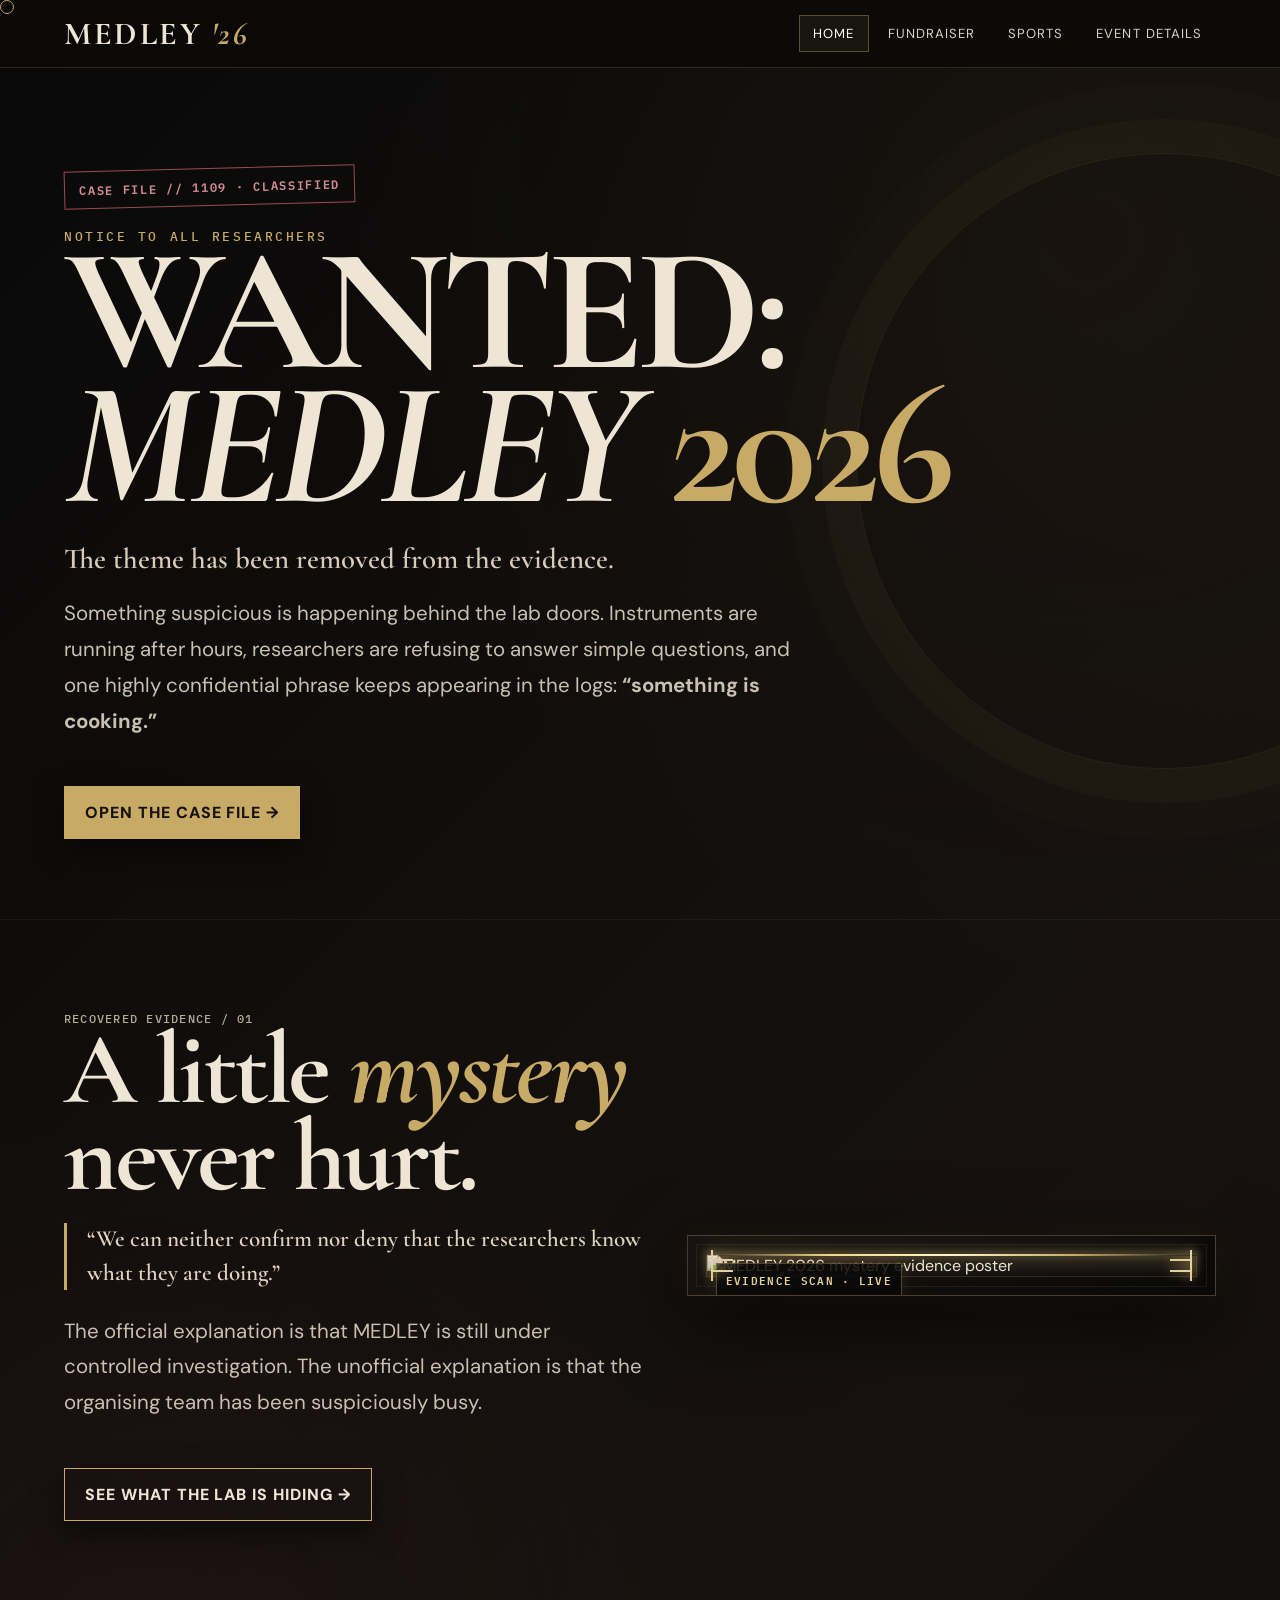
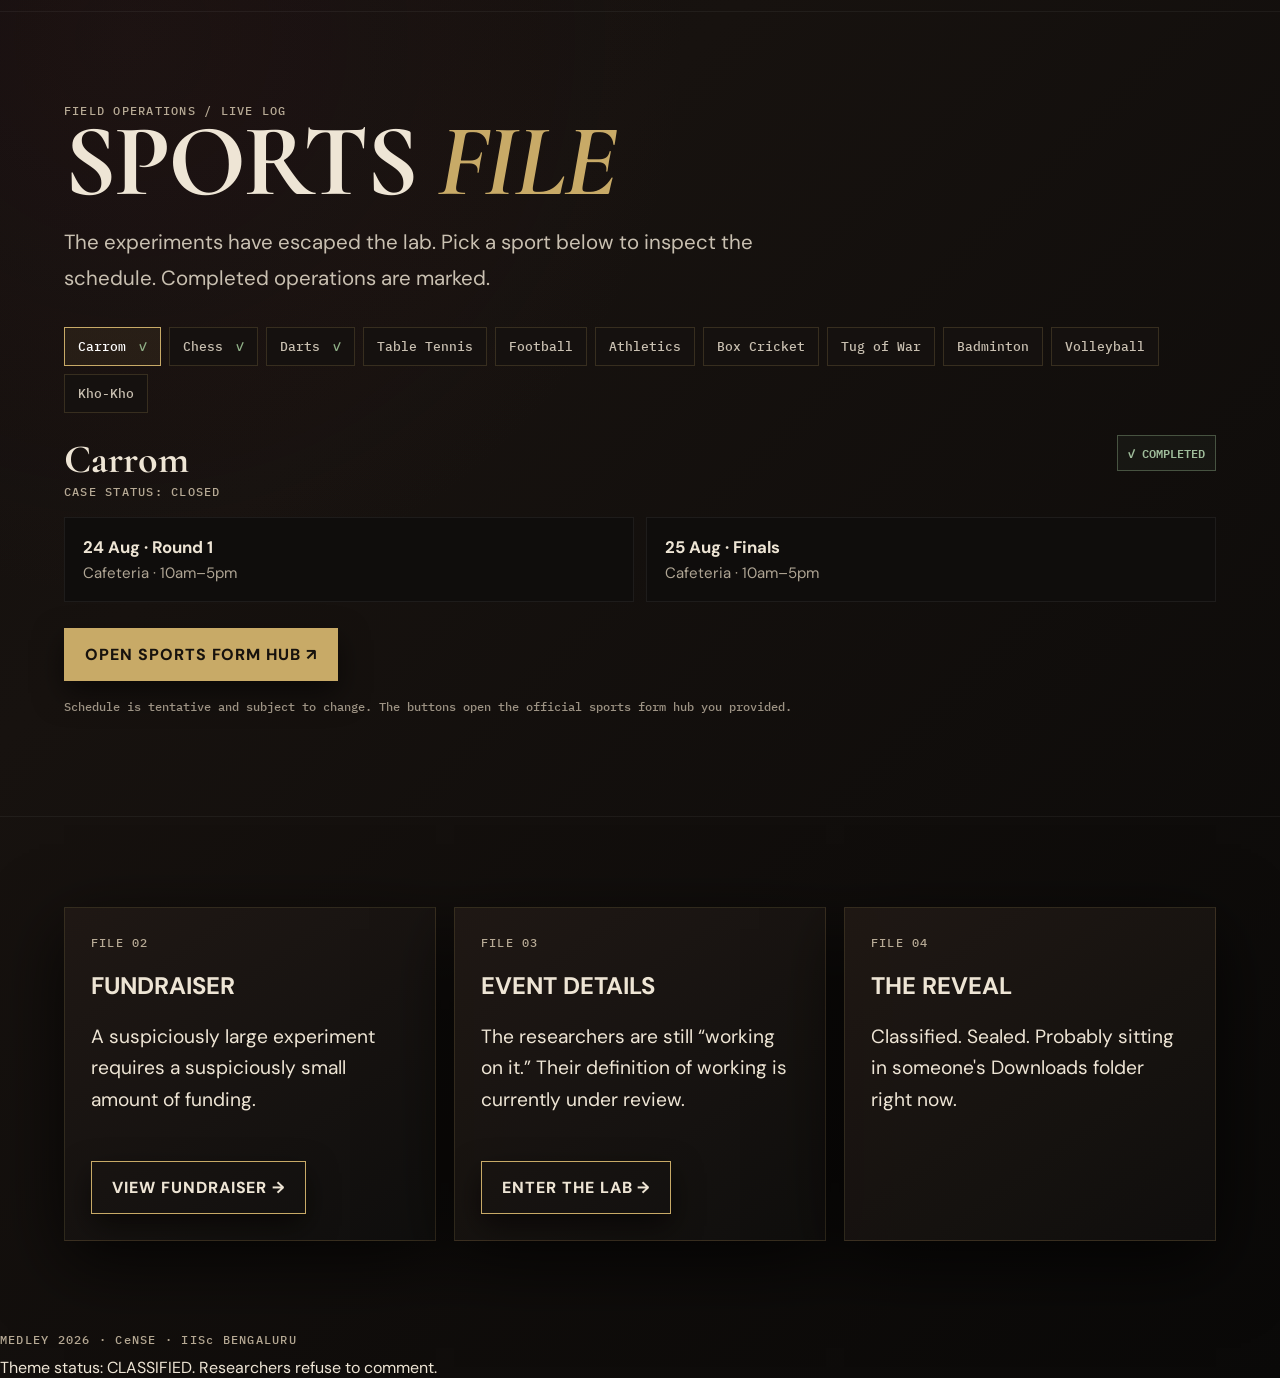
==== commit 1ac74cb1: "Add files via upload" ====
--- a/index.html
+++ b/index.html
@@ -1,7 +1,7 @@
 <!doctype html><html lang="en"><head><meta charset="utf-8"><meta name="viewport" content="width=device-width,initial-scale=1"><title>MEDLEY '26 — Classified</title><link rel="stylesheet" href="style.css"></head><body>
 <div class="cursor"></div><nav class="nav"><a class="brand" href="index.html">MEDLEY <span>'26</span></a><div class="navlinks"><a class="active" href="index.html">HOME</a><a href="donate.html">FUNDRAISER</a><a href="sports.html">SPORTS</a><a href="events.html">EVENT DETAILS</a></div></nav>
 <main class="hero"><div class="wrap reveal"><div class="stamp">CASE FILE // 1109 · CLASSIFIED</div><div class="eyebrow">NOTICE TO ALL RESEARCHERS</div><h1>WANTED:<br><em>MEDLEY</em> <span class="gold">2026</span></h1><div class="kicker">The theme has been removed from the evidence.</div><p class="lead">Something suspicious is happening behind the lab doors. Instruments are running after hours, researchers are refusing to answer simple questions, and one highly confidential phrase keeps appearing in the logs: <b>“something is cooking.”</b></p><a class="btn" href="#sports">OPEN THE CASE FILE →</a></div></main>
-<section class="section darkline"><div class="wrap evidence"><div class="reveal"><div class="mono">RECOVERED EVIDENCE / 01</div><h2 class="section-title">A little <em>mystery</em><br>never hurt.</h2><p class="quote">“We can neither confirm nor deny that the researchers know what they are doing.”</p><p class="lead">The official explanation is that MEDLEY is still under controlled investigation. The unofficial explanation is that the organising team has been suspiciously busy.</p><a class="btn ghost" href="events.html">SEE WHAT THE LAB IS HIDING →</a></div><img class="reveal" src="assets/medley-evidence.png" alt="MEDLEY 2026 mystery evidence poster"></div></section>
+<section class="section darkline"><div class="wrap evidence"><div class="reveal"><div class="mono">RECOVERED EVIDENCE / 01</div><h2 class="section-title">A little <em>mystery</em><br>never hurt.</h2><p class="quote">“We can neither confirm nor deny that the researchers know what they are doing.”</p><p class="lead">The official explanation is that MEDLEY is still under controlled investigation. The unofficial explanation is that the organising team has been suspiciously busy.</p><a class="btn ghost" href="events.html">SEE WHAT THE LAB IS HIDING →</a></div><div class="scanner-frame reveal"><div class="scanner-label">EVIDENCE SCAN · LIVE</div><img src="assets/medley-evidence.png" alt="MEDLEY 2026 mystery evidence poster"><div class="scan-line"></div><div class="scan-corner c1"></div><div class="scan-corner c2"></div><div class="scan-corner c3"></div><div class="scan-corner c4"></div></div></div></section>
 <section id="sports" class="section darkline"><div class="wrap"><div class="mono reveal">FIELD OPERATIONS / LIVE LOG</div><h2 class="section-title reveal">SPORTS <em>FILE</em></h2><p class="lead reveal">The experiments have escaped the lab. Pick a sport below to inspect the schedule. Completed operations are marked.</p><div data-tabs class="reveal"><div class="tabs"><button class="tab active">Carrom <span class="tick">✓</span></button><button class="tab">Chess <span class="tick">✓</span></button><button class="tab">Darts <span class="tick">✓</span></button><button class="tab">Table Tennis</button><button class="tab">Football</button><button class="tab">Athletics</button><button class="tab">Box Cricket</button><button class="tab">Tug of War</button><button class="tab">Badminton</button><button class="tab">Volleyball</button><button class="tab">Kho-Kho</button></div>
 <div class="sport-panel active"><div class="sport-head"><div><h3>Carrom</h3><div class="mono">CASE STATUS: CLOSED</div></div><span class="status">✓ COMPLETED</span></div><div class="schedule-list"><div class="match"><b>24 Aug · Round 1</b><span>Cafeteria · 10am–5pm</span></div><div class="match"><b>25 Aug · Finals</b><span>Cafeteria · 10am–5pm</span></div></div><a class="btn" href="https://linktr.ee/mrunalgandole1234" target="_blank" rel="noopener">OPEN SPORTS FORM HUB ↗</a></div>
 <div class="sport-panel"><div class="sport-head"><div><h3>Chess</h3><div class="mono">CASE STATUS: CLOSED</div></div><span class="status">✓ COMPLETED</span></div><div class="schedule-list"><div class="match"><b>24 Aug · Round 1</b><span>Cafeteria · 10am–5pm</span></div><div class="match"><b>25 Aug · Finals</b><span>Cafeteria · 10am–5pm</span></div></div><a class="btn" href="https://linktr.ee/mrunalgandole1234" target="_blank" rel="noopener">OPEN SPORTS FORM HUB ↗</a></div>
--- a/style.css
+++ b/style.css
@@ -1,3 +1,64 @@
 @import url('https://fonts.googleapis.com/css2?family=Bebas+Neue&family=Cormorant+Garamond:ital,wght@0,600;0,700;1,600;1,700&family=DM+Sans:wght@400;500;600;700&family=IBM+Plex+Mono:wght@400;500;600&display=swap');
 :root{--bg:#0b0a09;--bg2:#15110f;--paper:#eee5d5;--muted:#b9ae9b;--gold:#c8aa67;--gold2:#e0c98c;--red:#9b4b57;--line:#c8aa6730;--card:#171311;--green:#6f8f6c;--shadow:0 22px 70px #000b}
 *{box-sizing:border-box}html{scroll-behavior:smooth}body{margin:0;background:radial-gradient(circle at 85% 8%,#3a2c1730,transparent 25%),radial-gradient(circle at 10% 55%,#54232d25,transparent 28%),linear-gradient(135deg,#090909,#17120f 55%,#0a0908);color:var(--paper);font-family:'DM Sans',sans-serif;min-height:100vh;overflow-x:hidden}body:before{content:"";position:fixed;inset:0;pointer-events:none;opacity:.055;background-image:radial-gradient(#fff .55px,transparent .55px);background-size:8px 8px;z-index:0}a{color:inherit;text-decoration:none}.nav{position:sticky;top:0;z-index:100;display:flex;align-items:center;justify-content:space-between;gap:20px;padding:14px clamp(18px,5vw,72px);background:#0b0a09e8;border-bottom:1px solid var(--line);backdrop-filter:blur(16px)}.brand{font-family:'Cormorant Garamond',serif;font-weight:700;font-size:2rem;letter-spacing:.08em;white-space:nowrap}.brand span{color:var(--gold);font-style:italic}.navlinks{display:flex;gap:5px;flex-wrap:wrap;justify-content:flex-end}.navlinks a{font-size:.82rem;letter-spacing:.08em;padding:9px 13px;border:1px solid transparent;color:#d9d0c2;transition:.2s}.navlinks a:hover,.navlinks a.active{border-color:#c8aa6760;background:#c8aa6712;color:#fff}.wrap{width:min(1180px,90vw);margin:auto;position:relative;z-index:1}.hero{min-height:88vh;display:grid;align-items:center;padding:100px 0 80px;position:relative}.hero:after{content:"";position:absolute;right:-15vw;top:10%;width:48vw;height:48vw;border:1px solid #c8aa671c;border-radius:50%;box-shadow:0 0 0 34px #c8aa6708,0 0 0 70px #c8aa6704;pointer-events:none}.stamp{display:inline-block;border:1px solid var(--red);color:#d28c96;padding:8px 14px;font:600 .76rem 'IBM Plex Mono',monospace;letter-spacing:.14em;transform:rotate(-1.5deg);margin-bottom:22px}.eyebrow{font:500 .8rem 'IBM Plex Mono',monospace;color:var(--gold);letter-spacing:.2em;text-transform:uppercase}.hero h1{font:700 clamp(5rem,14vw,11rem)/.76 'Cormorant Garamond',serif;letter-spacing:-.04em;margin:0;max-width:900px}.hero h1 .gold{color:var(--gold)}.hero h1 em{font-style:italic}.kicker{font:600 clamp(1.2rem,2.5vw,1.8rem) 'Cormorant Garamond',serif;color:#d9cbb8;margin:28px 0 12px}.lead{font-size:clamp(1.05rem,1.8vw,1.28rem);line-height:1.75;color:#c9c0b1;max-width:760px}.btn{display:inline-flex;align-items:center;gap:10px;margin-top:26px;padding:15px 20px;border:1px solid var(--gold);background:var(--gold);color:#17120d;font-weight:800;letter-spacing:.06em;transition:.25s;box-shadow:0 12px 30px #0008}.btn:hover{transform:translateY(-3px);background:var(--gold2)}.btn.ghost{background:transparent;color:var(--paper)}.btn.ghost:hover{background:#c8aa6710}.section{padding:90px 0;position:relative}.section.darkline{border-top:1px solid #ffffff0d}.section-title{font:700 clamp(3.6rem,8vw,7rem)/.85 'Cormorant Garamond',serif;margin:0 0 18px;letter-spacing:-.03em}.section-title em{color:var(--gold);font-style:italic}.section-title small{display:block;font:500 .8rem 'IBM Plex Mono',monospace;color:var(--gold);letter-spacing:.2em;margin-top:16px}.grid{display:grid;grid-template-columns:repeat(3,1fr);gap:18px}.card{background:linear-gradient(145deg,#211915e8,#100f0ee8);border:1px solid #c8aa672b;padding:26px;box-shadow:var(--shadow);transition:.3s}.card:hover{transform:translateY(-6px);border-color:#c8aa6766}.mono{font:500 .78rem 'IBM Plex Mono',monospace;letter-spacing:.1em;color:#b7aa95}.big{font-size:1.2rem;line-height:1.65}.evidence{display:grid;grid-template-columns:1.05fr .95fr;gap:38px;align-items:center}.evidence img{width:100%;max-width:520px;justify-self:end;border:1px solid #c8aa6740;box-shadow:var(--shadow);transform:rotate(1.2deg);transition:.35s}.evidence img:hover{transform:rotate(0) scale(1.02)}.quote{border-left:3px solid var(--gold);padding-left:20px;font:600 1.45rem/1.45 'Cormorant Garamond',serif;color:#e0d3bf}.tabs{display:flex;gap:8px;flex-wrap:wrap;margin:30px 0 22px}.tab{border:1px solid #c8aa6730;background:#15110f;color:#c9c0b1;padding:10px 13px;cursor:pointer;font:500 .82rem 'IBM Plex Mono',monospace;transition:.2s}.tab:hover,.tab.active{border-color:var(--gold);background:#c8aa6715;color:#fff}.tab .tick{color:#8fb087;margin-left:5px}.sport-panel{display:none}.sport-panel.active{display:block;animation:fade .3s ease}.sport-head{display:flex;justify-content:space-between;align-items:flex-start;gap:20px;margin-bottom:18px}.sport-head h3{font:700 2.5rem 'Cormorant Garamond',serif;margin:0}.status{font:600 .72rem 'IBM Plex Mono',monospace;padding:7px 10px;border:1px solid #8fb08766;color:#9fbd9b;background:#6f8f6c12}.status.pending{border-color:#c8aa6750;color:var(--gold2);background:#c8aa670d}.schedule-list{display:grid;grid-template-columns:repeat(2,1fr);gap:12px}.match{padding:18px;border:1px solid #ffffff10;background:#0f0d0c}.match b{font-size:1.05rem}.match span{display:block;color:#afa594;margin-top:5px;font-size:.94rem}.note{color:#9d9384;font:500 .75rem 'IBM Plex Mono',monospace;margin-top:18px}.poster-shell{background:radial-gradient(circle at 50% 10%,#8d617d55,transparent 35%),linear-gradient(135deg,#25181e,#11100f 70%);padding:22px;border:1px solid #c8aa6740;box-shadow:var(--shadow);position:relative}.poster-shell:before,.poster-shell:after{content:"";position:absolute;width:90px;height:22px;background:#d7cba9a8;top:5px;filter:blur(.2px)}.poster-shell:before{left:12%;transform:rotate(-5deg)}.poster-shell:after{right:12%;transform:rotate(5deg)}.poster-shell img{display:block;width:100%;max-height:760px;object-fit:contain;margin:auto;box-shadow:0 20px 50px #0009}.qr-grid{display:grid;grid-template-columns:1fr 1fr;gap:18px;margin-top:24px}.qr-card{background:#f1eadf;padding:18px;text-align:center;color:#18120e;border:1px solid #c8aa67}.qr-card img{width:100%;max-width:330px;aspect-ratio:1;object-fit:contain;background:white}.qr-card h3{font:700 1.4rem 'Cormorant Garamond',serif;margin:8px 0 2px}.qr-card p{margin:0;font:500 .75rem 'IBM Plex Mono',monospace}.loading-page{min-height:calc(100vh - 74px);display:grid;place-items:center;padding:60px 20px}.loading-card{width:min(760px,100%);text-align:center}.loading-word{font:700 clamp(3rem,10vw,6.5rem)/.9 'Cormorant Garamond',serif;letter-spacing:.04em}.loading-word span{color:var(--gold)}.loading-sub{font:500 .85rem 'IBM Plex Mono',monospace;letter-spacing:.14em;color:#a99e8d;margin:12px 0 28px}.progress-wrap{height:10px;background:#29241e;border:1px solid #665c4d;overflow:hidden}.progress{height:100%;width:0;background:linear-gradient(90deg,var(--gold),#f0e5c8);box-shadow:0 0 20px #c8aa6788;transition:width .12s}.percent{font:500 .75rem 'IBM Plex Mono',monospace;color:#8f8679;margin:10px 0 30px}.loading-lines{font:500 .92rem/1.9 'IBM Plex Mono',monospace;color:#c0b6a6}.reveal-loading{display:none;animation:fade .8s ease forwards}.reveal-loading .errorish{font:700 clamp(2.5rem,8vw,5rem) 'IBM Plex Mono',monospace;letter-spacing:.05em}.reveal-loading .message{font-size:1.05rem;line-height:1.8;max-width:650px;margin:18px auto;color:#c6bcad}.clue{margin:26px auto 0;max-width:650px;padding:20px;border:1px solid #c8aa6733;background:#c8aa6709}.cursor{position:fixed;width:14px;height:14px;border:1px solid var(--gold);border-radius:50%;pointer-events:none;z-index:200;mix-blend-mode:difference}@keyframes fade{from{opacity:0;transform:translateY(12px)}to{opacity:1;transform:none}}@media(max-width:850px){.grid,.evidence,.schedule-list{grid-template-columns:1fr}.nav{align-items:flex-start}.navlinks{justify-content:flex-start}.hero h1{font-size:clamp(4.5rem,18vw,8rem)}.hero{padding-top:70px}.sport-head{flex-direction:column}.qr-grid{grid-template-columns:1fr}.cursor{display:none}}
+
+/* SPORTS — CASE CARD FORMAT */
+.sports-topbar{display:flex;align-items:center;justify-content:space-between;gap:18px;flex-wrap:wrap;margin:28px 0 34px;padding:16px 18px;border:1px solid #c8aa6730;background:linear-gradient(90deg,#c8aa670b,#ffffff03);}
+.sports-grid{display:grid;grid-template-columns:repeat(3,minmax(0,1fr));gap:20px;}
+.sport-card{position:relative;overflow:hidden;min-height:370px;padding:24px;background:linear-gradient(145deg,#211915,#100f0e 72%);border:1px solid #c8aa6733;box-shadow:0 18px 45px #0008;transition:transform .3s,border-color .3s,box-shadow .3s;}
+.sport-card:before{content:"";position:absolute;inset:0;background:radial-gradient(circle at 100% 0,#c8aa6718,transparent 35%);pointer-events:none;}
+.sport-card:after{content:"";position:absolute;right:-45px;bottom:-60px;width:160px;height:160px;border:1px solid #c8aa671c;border-radius:50%;box-shadow:0 0 0 22px #c8aa6705,0 0 0 45px #c8aa6703;pointer-events:none;}
+.sport-card:hover{transform:translateY(-8px) rotate(-.4deg);border-color:#c8aa6780;box-shadow:0 25px 60px #000b;}
+.sport-card.completed{border-color:#6f8f6c55;}
+.sport-card-top{display:flex;align-items:center;justify-content:space-between;gap:10px;position:relative;z-index:2;}
+.case-no{font:500 .72rem 'IBM Plex Mono',monospace;color:#9c9180;letter-spacing:.14em;}
+.sport-icon{font-size:2.4rem;color:var(--gold);margin:24px 0 4px;position:relative;z-index:2;text-shadow:0 0 20px #c8aa6755;}
+.sport-card h2{font:700 2.35rem/.9 'Cormorant Garamond',serif;letter-spacing:.02em;margin:4px 0;position:relative;z-index:2;}
+.sport-tag{font:500 .68rem 'IBM Plex Mono',monospace;letter-spacing:.12em;color:#9e9486;margin:8px 0 22px;position:relative;z-index:2;}
+.sport-events{display:grid;gap:9px;position:relative;z-index:2;}
+.sport-events>div{padding:10px 12px;border-left:2px solid #c8aa6750;background:#0c0b0a99;}
+.sport-events b{display:block;font:600 .82rem 'IBM Plex Mono',monospace;color:#e2d5c0;}
+.sport-events span{display:block;margin-top:4px;color:#aaa092;font-size:.88rem;line-height:1.45;}
+.card-link{display:inline-block;margin-top:20px;font:600 .74rem 'IBM Plex Mono',monospace;letter-spacing:.08em;color:var(--gold2);border-bottom:1px solid #c8aa6750;padding-bottom:4px;position:relative;z-index:2;}
+.card-link:hover{color:#fff;border-color:var(--gold);}
+@media(max-width:1000px){.sports-grid{grid-template-columns:repeat(2,minmax(0,1fr));}}
+@media(max-width:650px){.sports-grid{grid-template-columns:1fr}.sports-topbar{align-items:flex-start;flex-direction:column}.sport-card{min-height:340px}}
+
+/* FUNDRAISER — poster + QR evidence */
+.fundraiser-layout{display:grid;grid-template-columns:minmax(0,1.05fr) minmax(420px,.95fr);gap:28px;align-items:start;margin-top:38px;}
+.funding-panel{padding:26px;border:1px solid #c8aa6740;background:linear-gradient(145deg,#1d1714e8,#100f0ee8);box-shadow:var(--shadow);}
+.funding-panel h2{font:700 clamp(2.2rem,4vw,3.7rem)/.92 'Cormorant Garamond',serif;margin:12px 0;color:#eee5d5;}
+.funding-panel h2 em{color:var(--gold);}
+.funding-panel>p{color:#bdb2a2;line-height:1.6;font-size:1rem;}
+.qr-grid-direct{grid-template-columns:1fr 1fr;margin-top:20px;gap:12px;}
+.qr-grid-direct .qr-card{padding:12px;}
+.qr-grid-direct .qr-card img{display:block;width:100%;max-width:none;height:auto;aspect-ratio:1;object-fit:contain;}
+.qr-grid-direct .qr-card h3{font-size:1.15rem;margin-top:10px;}
+.qr-grid-direct .qr-card p{font-size:.64rem;line-height:1.4;}
+@media(max-width:900px){.fundraiser-layout{grid-template-columns:1fr}.funding-panel{padding:20px}}
+@media(max-width:560px){.qr-grid-direct{grid-template-columns:1fr}.qr-grid-direct .qr-card img{max-width:320px;margin:auto}}
+/* Restored glowing evidence scanner */
+.scanner-frame{position:relative;justify-self:end;width:min(100%,560px);padding:18px;background:linear-gradient(145deg,#171311,#090909);border:1px solid #c8aa6750;box-shadow:0 24px 80px #000c,0 0 35px #c8aa6712;overflow:hidden}
+.scanner-frame:before{content:"";position:absolute;inset:8px;border:1px solid #c8aa6718;pointer-events:none;z-index:3}
+.scanner-frame img{display:block;width:100%;max-width:none;margin:0;transform:none!important;filter:saturate(.88) contrast(1.04);border:1px solid #c8aa6730;box-shadow:none}
+.scanner-label{position:absolute;left:28px;top:27px;z-index:5;padding:6px 9px;background:#090909d9;border:1px solid #c8aa6760;color:#e4cf9e;font:600 .68rem 'IBM Plex Mono',monospace;letter-spacing:.12em;box-shadow:0 0 18px #c8aa6720}
+.scan-line{position:absolute;left:18px;right:18px;top:18px;height:2px;background:linear-gradient(90deg,transparent,#f3d98a,#fff4c8,#c8aa67,transparent);box-shadow:0 0 10px #f3d98a,0 0 24px #c8aa67;z-index:4;animation:scannerSweep 3.2s ease-in-out infinite}
+.scanner-frame:after{content:"";position:absolute;inset:18px;background:linear-gradient(180deg,transparent 0%,#c8aa6708 48%,#c8aa6710 50%,transparent 100%);pointer-events:none;z-index:2}
+.scan-corner{position:absolute;width:22px;height:22px;border-color:#e4cf9e;border-style:solid;z-index:5;filter:drop-shadow(0 0 6px #c8aa67)}
+.scan-corner.c1{left:23px;top:23px;border-width:2px 0 0 2px}.scan-corner.c2{right:23px;top:23px;border-width:2px 2px 0 0}.scan-corner.c3{left:23px;bottom:23px;border-width:0 0 2px 2px}.scan-corner.c4{right:23px;bottom:23px;border-width:0 2px 2px 0}
+@keyframes scannerSweep{0%,100%{top:18px;opacity:.45}45%{opacity:1}50%{top:calc(100% - 20px)}55%{opacity:1} }
+/* Strong card treatment for the dedicated sports page */
+.sports-page .sports-grid{grid-template-columns:repeat(3,minmax(0,1fr));gap:24px;margin-top:28px}
+.sports-page .sport-card{min-height:410px;padding:28px;background:radial-gradient(circle at 100% 0,#c8aa6720,transparent 30%),linear-gradient(155deg,#251c17,#0d0c0b 76%);border:1px solid #c8aa6750;border-radius:4px;box-shadow:0 20px 55px #000b, inset 0 1px #ffffff08;display:flex;flex-direction:column}
+.sports-page .sport-card:hover{transform:translateY(-10px) scale(1.015);box-shadow:0 30px 75px #000d,0 0 28px #c8aa6712}
+.sports-page .sport-icon{width:58px;height:58px;display:grid;place-items:center;margin:20px 0 12px;border:1px solid #c8aa6760;border-radius:50%;color:#e7d29b;font-size:1.7rem;background:#c8aa6709;box-shadow:0 0 25px #c8aa6710}
+.sports-page .sport-tag{font:600 .68rem 'IBM Plex Mono',monospace;letter-spacing:.14em;color:#9d9384;margin:0 0 22px}
+.sports-page .sport-events{margin-top:auto;display:grid;gap:10px}
+.sports-page .sport-events div{padding:12px 13px;border-left:2px solid #c8aa6750;background:#0a0908aa}
+.sports-page .sport-events b{display:block;color:#e8dece;font:600 .82rem 'IBM Plex Mono',monospace}
+.sports-page .sport-events span{display:block;color:#aaa092;font-size:.9rem;line-height:1.45;margin-top:4px}
+.sports-page .card-link{margin-top:22px;align-self:flex-start;padding:10px 12px;border:1px solid #c8aa6750;background:#c8aa6708}
+.sports-page .card-link:hover{background:#c8aa6718;border-color:#c8aa67}
+@media(max-width:1000px){.sports-page .sports-grid{grid-template-columns:repeat(2,minmax(0,1fr))}}
+@media(max-width:650px){.sports-page .sports-grid{grid-template-columns:1fr}.sports-page .sport-card{min-height:380px}.scanner-frame{justify-self:stretch}}
+.qr-card{position:relative}.qr-label{font:600 .66rem 'IBM Plex Mono',monospace;letter-spacing:.08em;margin-bottom:10px;color:#6d5b42}.qr-card img{min-height:260px}.qr-card:first-child img{image-rendering:auto}
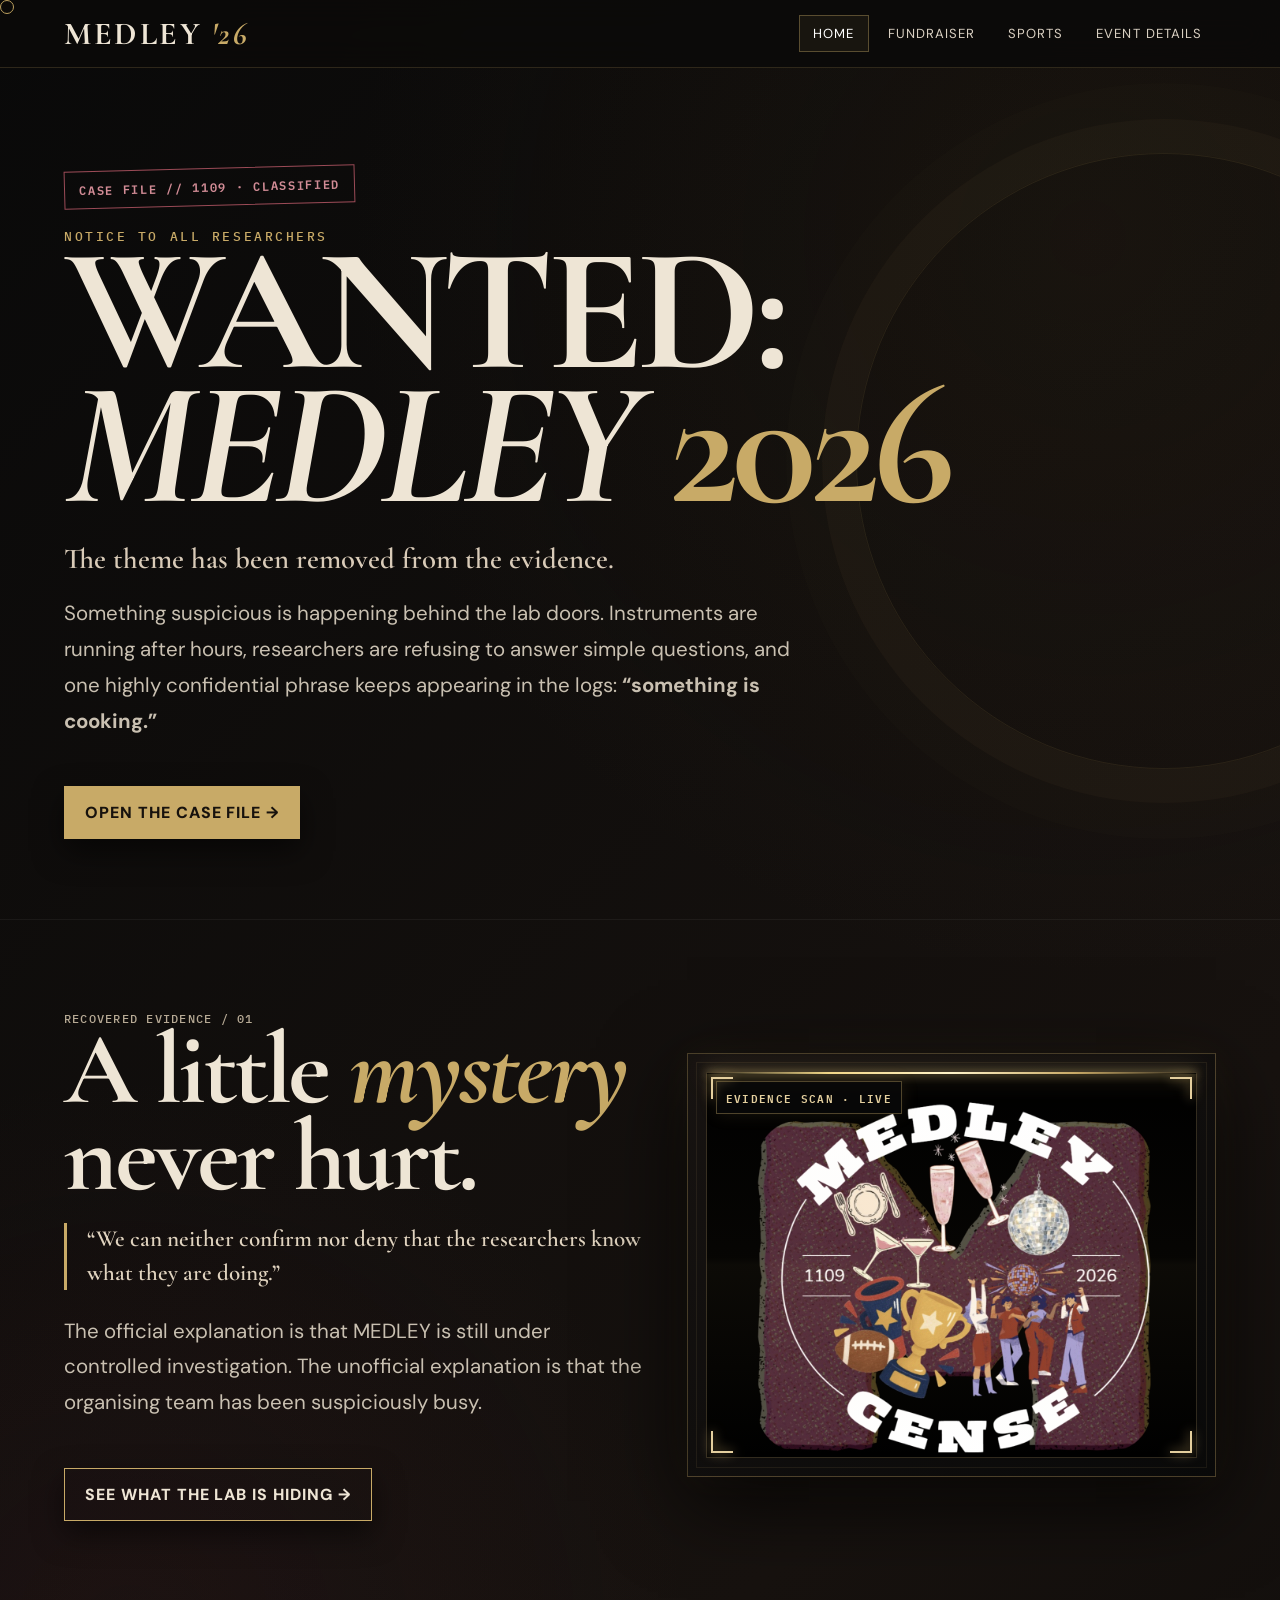
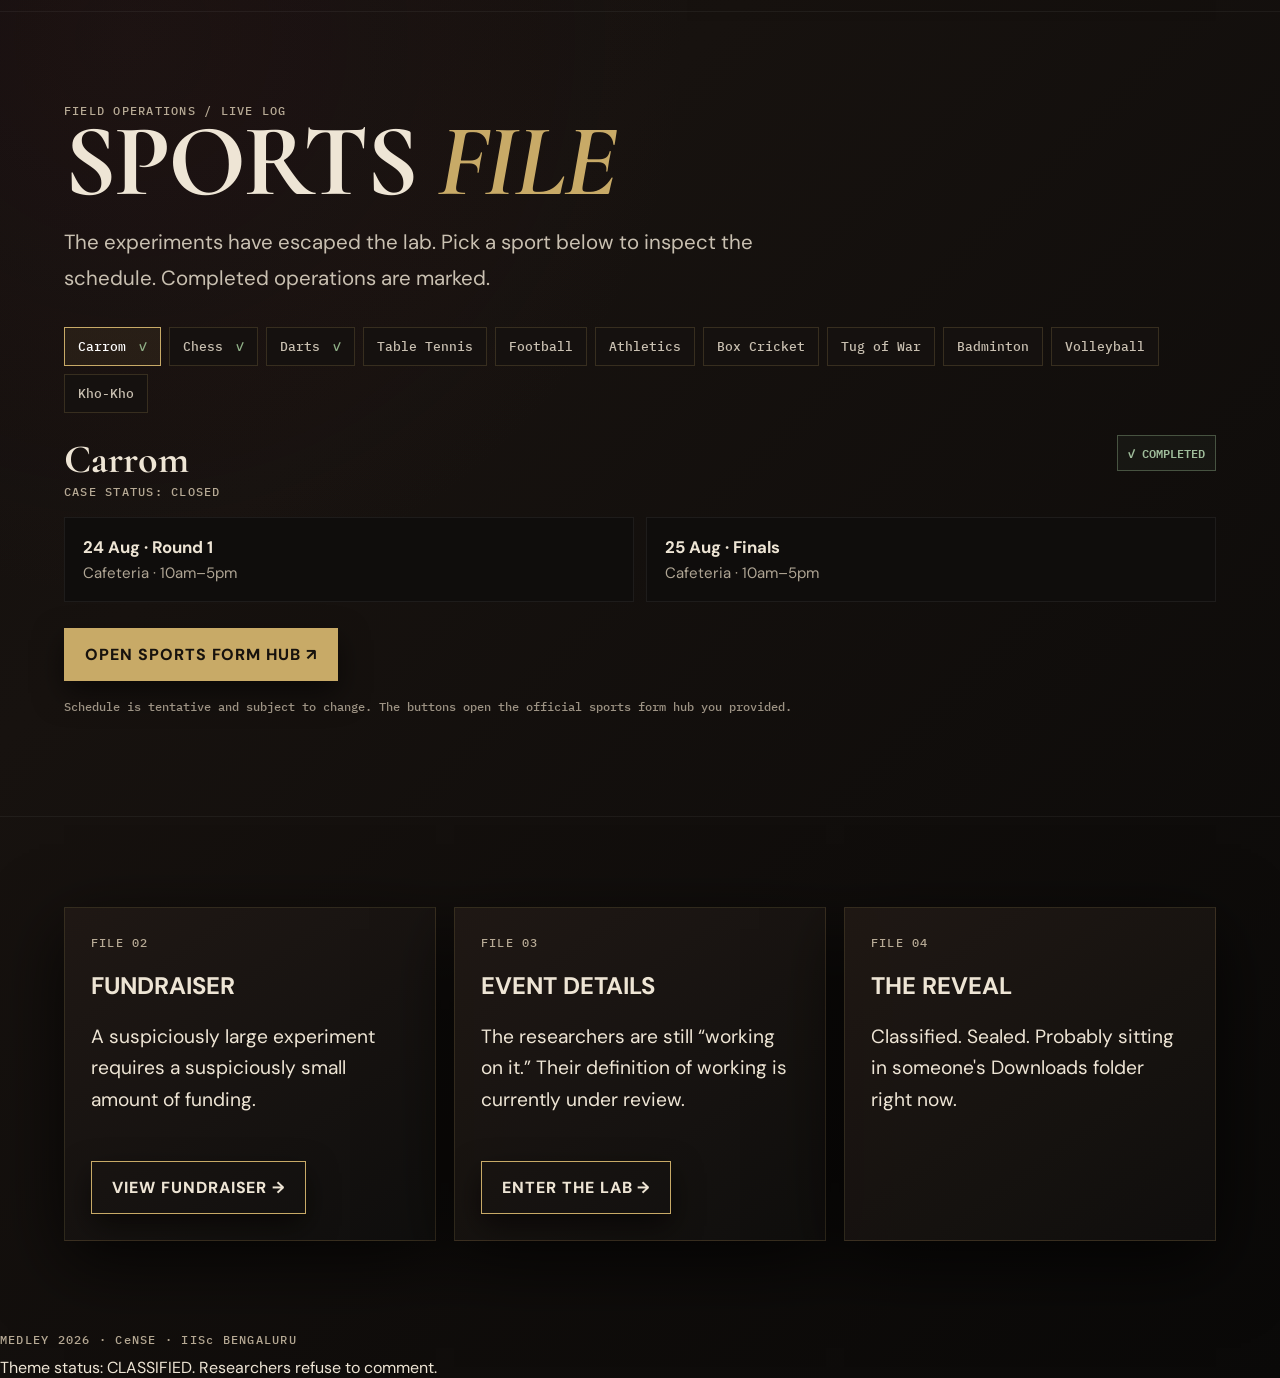
==== commit 641427b8: "Update index.html" ====
--- a/index.html
+++ b/index.html
@@ -1,7 +1,7 @@
 <!doctype html><html lang="en"><head><meta charset="utf-8"><meta name="viewport" content="width=device-width,initial-scale=1"><title>MEDLEY '26 — Classified</title><link rel="stylesheet" href="style.css"></head><body>
 <div class="cursor"></div><nav class="nav"><a class="brand" href="index.html">MEDLEY <span>'26</span></a><div class="navlinks"><a class="active" href="index.html">HOME</a><a href="donate.html">FUNDRAISER</a><a href="sports.html">SPORTS</a><a href="events.html">EVENT DETAILS</a></div></nav>
 <main class="hero"><div class="wrap reveal"><div class="stamp">CASE FILE // 1109 · CLASSIFIED</div><div class="eyebrow">NOTICE TO ALL RESEARCHERS</div><h1>WANTED:<br><em>MEDLEY</em> <span class="gold">2026</span></h1><div class="kicker">The theme has been removed from the evidence.</div><p class="lead">Something suspicious is happening behind the lab doors. Instruments are running after hours, researchers are refusing to answer simple questions, and one highly confidential phrase keeps appearing in the logs: <b>“something is cooking.”</b></p><a class="btn" href="#sports">OPEN THE CASE FILE →</a></div></main>
-<section class="section darkline"><div class="wrap evidence"><div class="reveal"><div class="mono">RECOVERED EVIDENCE / 01</div><h2 class="section-title">A little <em>mystery</em><br>never hurt.</h2><p class="quote">“We can neither confirm nor deny that the researchers know what they are doing.”</p><p class="lead">The official explanation is that MEDLEY is still under controlled investigation. The unofficial explanation is that the organising team has been suspiciously busy.</p><a class="btn ghost" href="events.html">SEE WHAT THE LAB IS HIDING →</a></div><div class="scanner-frame reveal"><div class="scanner-label">EVIDENCE SCAN · LIVE</div><img src="assets/medley-evidence.png" alt="MEDLEY 2026 mystery evidence poster"><div class="scan-line"></div><div class="scan-corner c1"></div><div class="scan-corner c2"></div><div class="scan-corner c3"></div><div class="scan-corner c4"></div></div></div></section>
+<section class="section darkline"><div class="wrap evidence"><div class="reveal"><div class="mono">RECOVERED EVIDENCE / 01</div><h2 class="section-title">A little <em>mystery</em><br>never hurt.</h2><p class="quote">“We can neither confirm nor deny that the researchers know what they are doing.”</p><p class="lead">The official explanation is that MEDLEY is still under controlled investigation. The unofficial explanation is that the organising team has been suspiciously busy.</p><a class="btn ghost" href="events.html">SEE WHAT THE LAB IS HIDING →</a></div><div class="scanner-frame reveal"><div class="scanner-label">EVIDENCE SCAN · LIVE</div><img src="medley-evidence.png" alt="MEDLEY 2026 mystery evidence poster"><div class="scan-line"></div><div class="scan-corner c1"></div><div class="scan-corner c2"></div><div class="scan-corner c3"></div><div class="scan-corner c4"></div></div></div></section>
 <section id="sports" class="section darkline"><div class="wrap"><div class="mono reveal">FIELD OPERATIONS / LIVE LOG</div><h2 class="section-title reveal">SPORTS <em>FILE</em></h2><p class="lead reveal">The experiments have escaped the lab. Pick a sport below to inspect the schedule. Completed operations are marked.</p><div data-tabs class="reveal"><div class="tabs"><button class="tab active">Carrom <span class="tick">✓</span></button><button class="tab">Chess <span class="tick">✓</span></button><button class="tab">Darts <span class="tick">✓</span></button><button class="tab">Table Tennis</button><button class="tab">Football</button><button class="tab">Athletics</button><button class="tab">Box Cricket</button><button class="tab">Tug of War</button><button class="tab">Badminton</button><button class="tab">Volleyball</button><button class="tab">Kho-Kho</button></div>
 <div class="sport-panel active"><div class="sport-head"><div><h3>Carrom</h3><div class="mono">CASE STATUS: CLOSED</div></div><span class="status">✓ COMPLETED</span></div><div class="schedule-list"><div class="match"><b>24 Aug · Round 1</b><span>Cafeteria · 10am–5pm</span></div><div class="match"><b>25 Aug · Finals</b><span>Cafeteria · 10am–5pm</span></div></div><a class="btn" href="https://linktr.ee/mrunalgandole1234" target="_blank" rel="noopener">OPEN SPORTS FORM HUB ↗</a></div>
 <div class="sport-panel"><div class="sport-head"><div><h3>Chess</h3><div class="mono">CASE STATUS: CLOSED</div></div><span class="status">✓ COMPLETED</span></div><div class="schedule-list"><div class="match"><b>24 Aug · Round 1</b><span>Cafeteria · 10am–5pm</span></div><div class="match"><b>25 Aug · Finals</b><span>Cafeteria · 10am–5pm</span></div></div><a class="btn" href="https://linktr.ee/mrunalgandole1234" target="_blank" rel="noopener">OPEN SPORTS FORM HUB ↗</a></div>
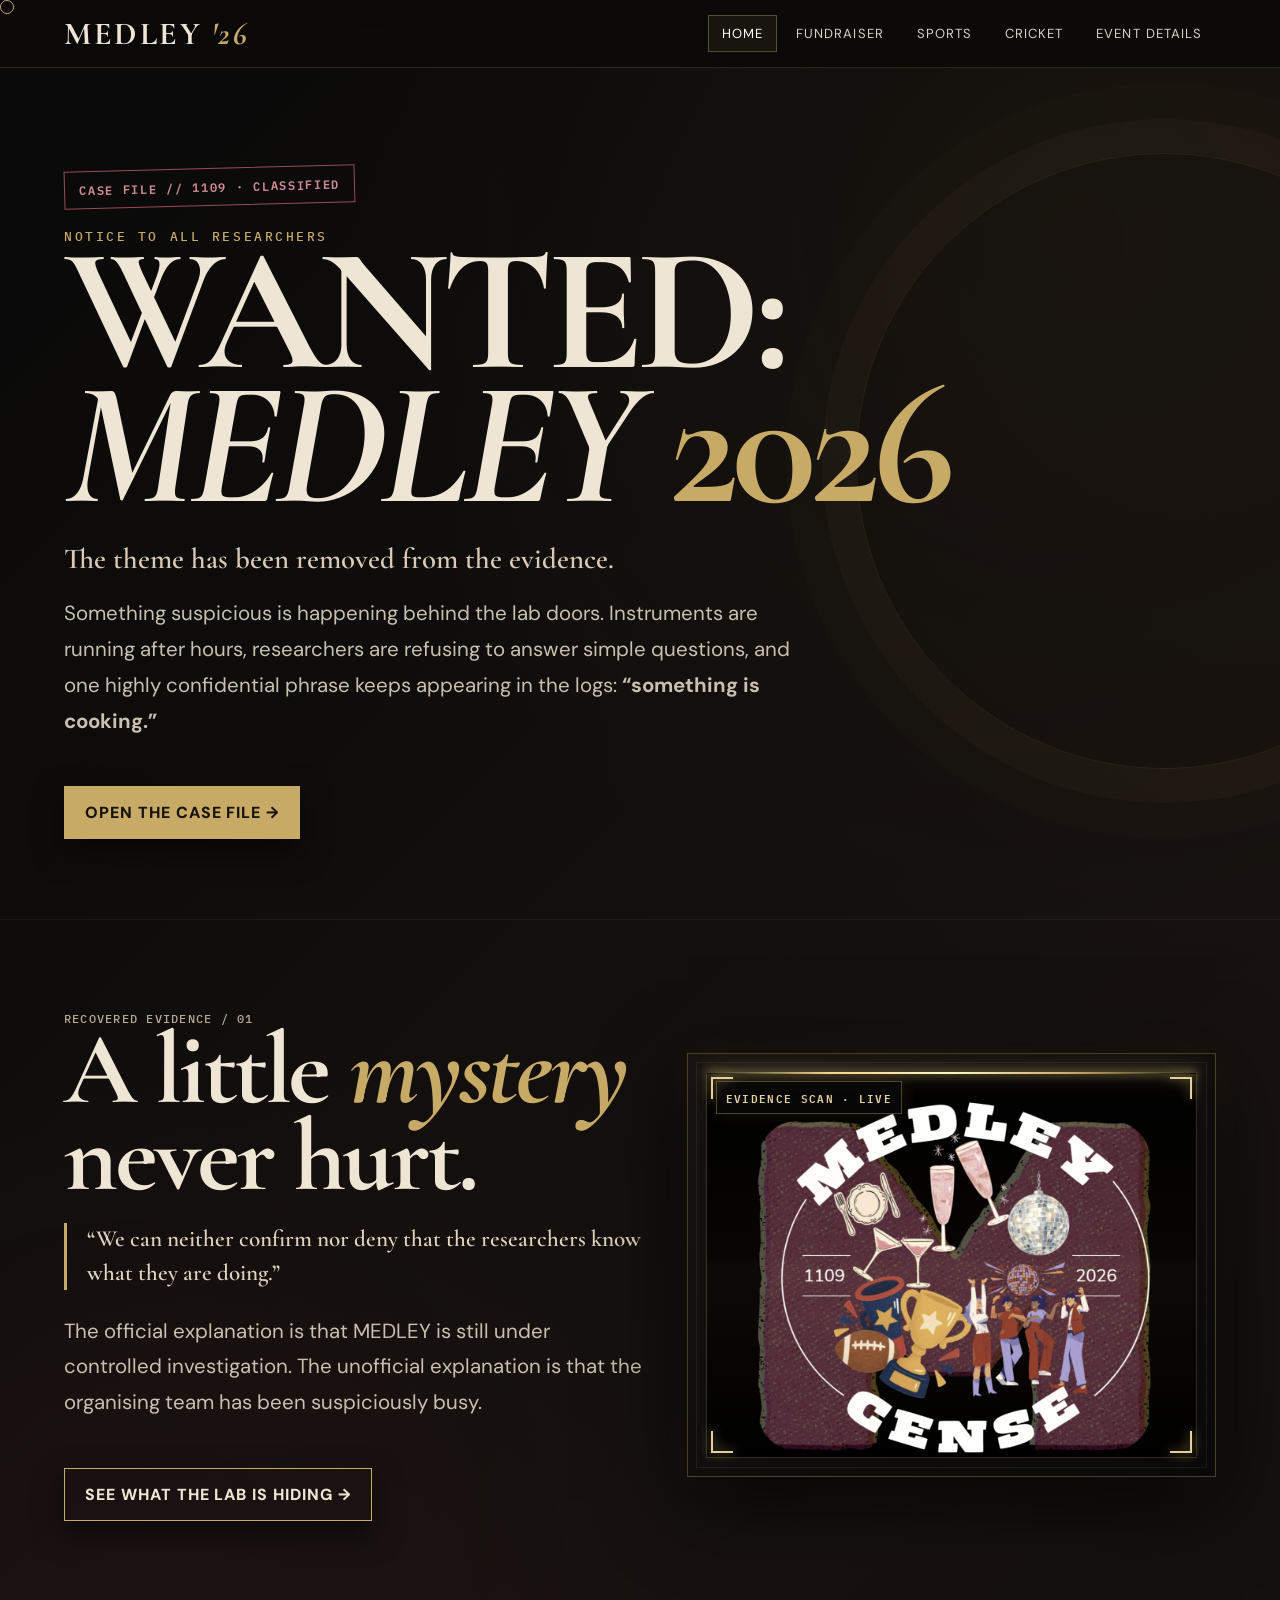
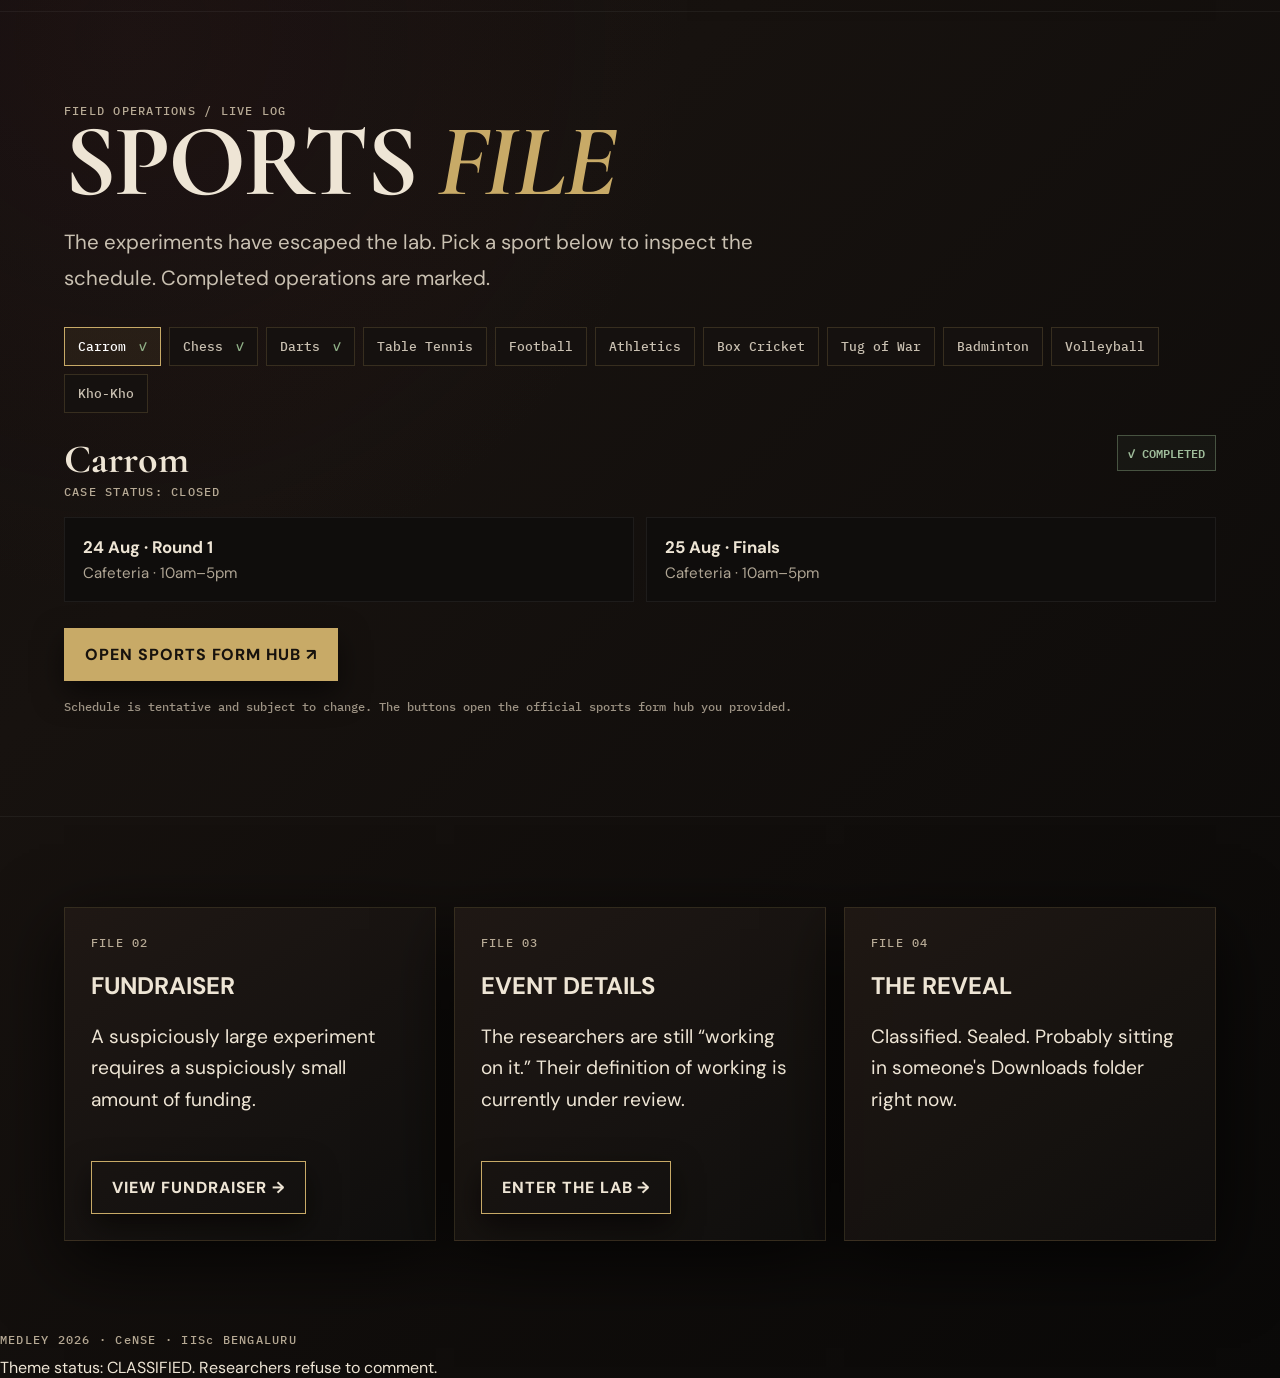
==== commit 17dca77c: "Add cricket section to navigation in index.html" ====
--- a/index.html
+++ b/index.html
@@ -1,5 +1,5 @@
 <!doctype html><html lang="en"><head><meta charset="utf-8"><meta name="viewport" content="width=device-width,initial-scale=1"><title>MEDLEY '26 — Classified</title><link rel="stylesheet" href="style.css"></head><body>
-<div class="cursor"></div><nav class="nav"><a class="brand" href="index.html">MEDLEY <span>'26</span></a><div class="navlinks"><a class="active" href="index.html">HOME</a><a href="donate.html">FUNDRAISER</a><a href="sports.html">SPORTS</a><a href="events.html">EVENT DETAILS</a></div></nav>
+<div class="cursor"></div><nav class="nav"><a class="brand" href="index.html">MEDLEY <span>'26</span></a><div class="navlinks"><a class="active" href="index.html">HOME</a><a href="donate.html">FUNDRAISER</a><a href="sports.html">SPORTS</a><a href="cricket.html">CRICKET</a><a href="events.html">EVENT DETAILS</a></div></nav>
 <main class="hero"><div class="wrap reveal"><div class="stamp">CASE FILE // 1109 · CLASSIFIED</div><div class="eyebrow">NOTICE TO ALL RESEARCHERS</div><h1>WANTED:<br><em>MEDLEY</em> <span class="gold">2026</span></h1><div class="kicker">The theme has been removed from the evidence.</div><p class="lead">Something suspicious is happening behind the lab doors. Instruments are running after hours, researchers are refusing to answer simple questions, and one highly confidential phrase keeps appearing in the logs: <b>“something is cooking.”</b></p><a class="btn" href="#sports">OPEN THE CASE FILE →</a></div></main>
 <section class="section darkline"><div class="wrap evidence"><div class="reveal"><div class="mono">RECOVERED EVIDENCE / 01</div><h2 class="section-title">A little <em>mystery</em><br>never hurt.</h2><p class="quote">“We can neither confirm nor deny that the researchers know what they are doing.”</p><p class="lead">The official explanation is that MEDLEY is still under controlled investigation. The unofficial explanation is that the organising team has been suspiciously busy.</p><a class="btn ghost" href="events.html">SEE WHAT THE LAB IS HIDING →</a></div><div class="scanner-frame reveal"><div class="scanner-label">EVIDENCE SCAN · LIVE</div><img src="medley-evidence.png" alt="MEDLEY 2026 mystery evidence poster"><div class="scan-line"></div><div class="scan-corner c1"></div><div class="scan-corner c2"></div><div class="scan-corner c3"></div><div class="scan-corner c4"></div></div></div></section>
 <section id="sports" class="section darkline"><div class="wrap"><div class="mono reveal">FIELD OPERATIONS / LIVE LOG</div><h2 class="section-title reveal">SPORTS <em>FILE</em></h2><p class="lead reveal">The experiments have escaped the lab. Pick a sport below to inspect the schedule. Completed operations are marked.</p><div data-tabs class="reveal"><div class="tabs"><button class="tab active">Carrom <span class="tick">✓</span></button><button class="tab">Chess <span class="tick">✓</span></button><button class="tab">Darts <span class="tick">✓</span></button><button class="tab">Table Tennis</button><button class="tab">Football</button><button class="tab">Athletics</button><button class="tab">Box Cricket</button><button class="tab">Tug of War</button><button class="tab">Badminton</button><button class="tab">Volleyball</button><button class="tab">Kho-Kho</button></div>
